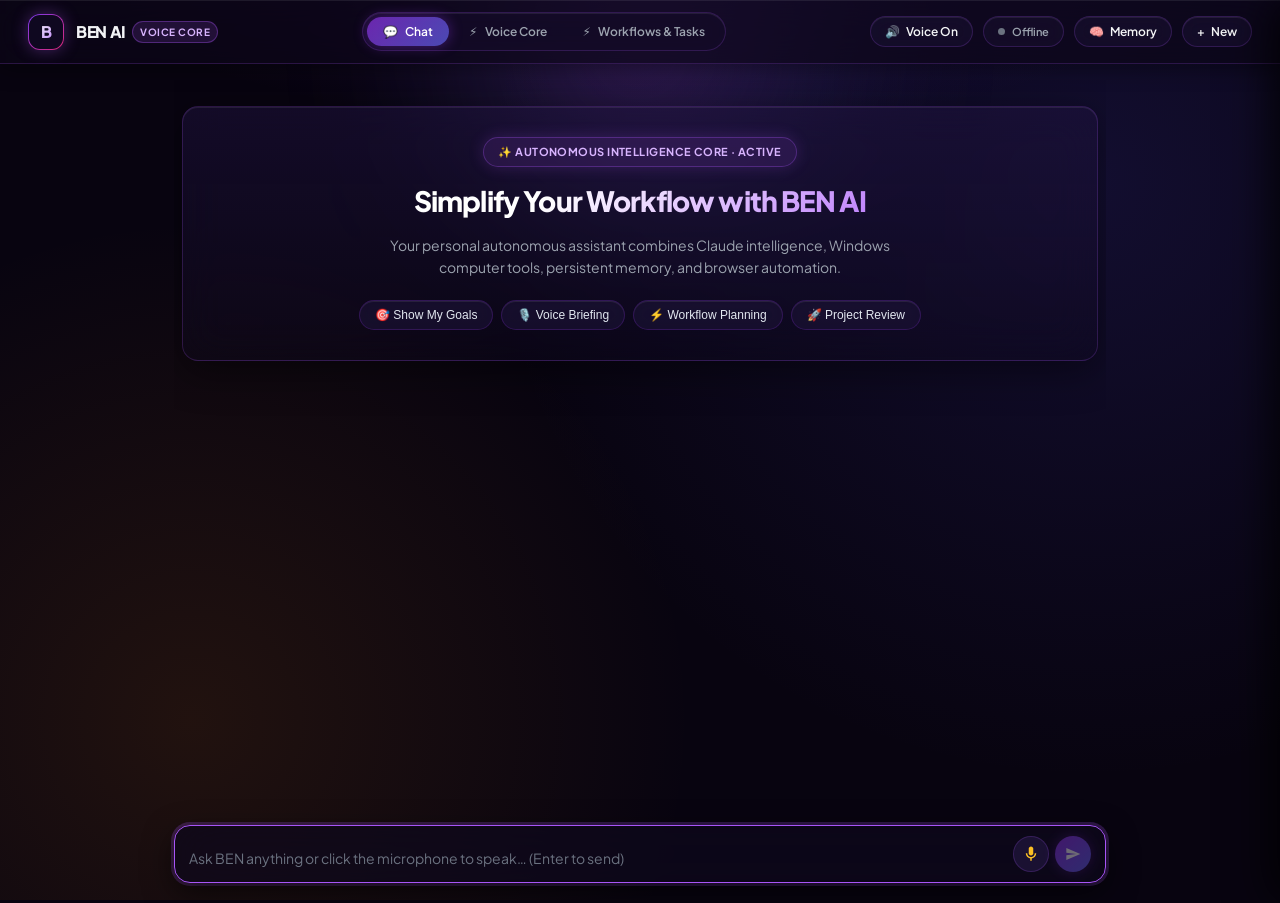
==== ben/static/index.html @ 60170d03 "feat: initialize BEN personal AI assistant core, memory, tools, and multi-model runtime Implement th" ====
<!DOCTYPE html>
<html lang="en">
<head>
  <meta charset="UTF-8" />
  <meta name="viewport" content="width=device-width, initial-scale=1.0" />
  <title>BEN — Autonomous AI Assistant</title>
  <link rel="preconnect" href="https://fonts.googleapis.com">
  <link rel="preconnect" href="https://fonts.gstatic.com" crossorigin>
  <link href="https://fonts.googleapis.com/css2?family=Plus+Jakarta+Sans:wght@300;400;500;600;700;800&family=JetBrains+Mono:wght@400;500;700&display=swap" rel="stylesheet">
  <style>
    /* ═══════════════════════════════════════════════════════════════════
       BEN AI — VORTASKY DESIGN SYSTEM
       Aesthetic: Deep Midnight Obsidian, Cosmic Purple, Golden Energy HUD
       ═══════════════════════════════════════════════════════════════════ */
    *, *::before, *::after { box-sizing: border-box; margin: 0; padding: 0; }

    :root {
      --bg-base:        #080410;
      --bg-gradient:    radial-gradient(ellipse 80% 50% at 50% -20%, rgba(120, 40, 200, 0.25), transparent 70%),
                        radial-gradient(circle 600px at 85% 20%, rgba(79, 70, 229, 0.15), transparent),
                        radial-gradient(circle 500px at 15% 80%, rgba(217, 119, 6, 0.12), transparent),
                        #080410;
      --panel-bg:       rgba(18, 12, 34, 0.62);
      --panel-border:   rgba(168, 85, 247, 0.2);
      --panel-border-hover: rgba(192, 132, 252, 0.45);
      --card-bg:        rgba(26, 17, 50, 0.52);
      --card-border:    rgba(147, 51, 234, 0.22);
      --input-bg:       rgba(14, 9, 28, 0.72);

      --accent-purple:  #a855f7;
      --accent-indigo:  #6366f1;
      --accent-glow:    rgba(168, 85, 247, 0.35);
      --accent-amber:   #f59e0b;
      --accent-gold:    #fbbf24;
      --gold-glow:      rgba(245, 158, 11, 0.45);
      --accent-cyan:    #06b6d4;
      --cyan-glow:      rgba(6, 182, 212, 0.4);

      --text-main:      #f3f4f6;
      --text-muted:     #9ca3af;
      --text-dim:       #6b7280;
      --text-accent:    #c084fc;

      --bubble-user:    linear-gradient(135deg, rgba(88, 28, 135, 0.62) 0%, rgba(126, 34, 206, 0.52) 100%);
      --bubble-ben:     rgba(22, 14, 42, 0.72);
      --bubble-border:  rgba(168, 85, 247, 0.22);

      --glass-specular: inset 0 1px 0 rgba(255, 255, 255, 0.08);

      --success:        #10b981;
      --error:          #f43f5e;
      --font-sans:      'Plus Jakarta Sans', system-ui, -apple-system, sans-serif;
      --font-mono:      'JetBrains Mono', 'Consolas', monospace;
      --radius-lg:      16px;
      --radius-md:      12px;
      --radius-sm:      8px;
      --radius-pill:    9999px;
      --transition:     all 0.25s cubic-bezier(0.16, 1, 0.3, 1);
    }

    html {
      scroll-behavior: smooth;
    }

    body {
      min-height: 100vh;
      background: var(--bg-gradient);
      background-attachment: fixed;
      color: var(--text-main);
      font-family: var(--font-sans);
      line-height: 1.6;
      overflow-x: hidden;
      overflow-y: auto;
      scroll-behavior: smooth;
      display: flex;
      flex-direction: column;
    }

    /* Ambient Haze */
    .ambient-glow {
      position: fixed;
      top: -150px;
      left: 50%;
      transform: translateX(-50%);
      width: 700px;
      height: 400px;
      background: radial-gradient(circle, rgba(168, 85, 247, 0.25) 0%, rgba(99, 102, 241, 0.1) 40%, transparent 70%);
      pointer-events: none;
      z-index: 0;
      filter: blur(60px);
    }

    /* Subtle custom scrollbars */
    ::-webkit-scrollbar {
      width: 6px;
      height: 6px;
    }
    ::-webkit-scrollbar-track {
      background: transparent;
    }
    ::-webkit-scrollbar-thumb {
      background: rgba(168, 85, 247, 0.25);
      border-radius: 4px;
    }
    ::-webkit-scrollbar-thumb:hover {
      background: rgba(168, 85, 247, 0.5);
    }

    /* ── Header (Vortasky Style) ────────────────────────────────── */
    #header {
      position: sticky;
      top: 0;
      z-index: 100;
      display: flex;
      align-items: center;
      justify-content: space-between;
      padding: 12px 28px;
      background: rgba(12, 7, 24, 0.68);
      backdrop-filter: blur(20px);
      -webkit-backdrop-filter: blur(20px);
      border-bottom: 1px solid var(--panel-border);
      box-shadow: 0 4px 20px rgba(0, 0, 0, 0.4), var(--glass-specular);
      gap: 16px;
    }

    .brand {
      display: flex;
      align-items: center;
      gap: 12px;
      cursor: pointer;
    }

    .brand-icon {
      width: 36px;
      height: 36px;
      border-radius: var(--radius-md);
      background: linear-gradient(135deg, #7c3aed 0%, #db2777 100%);
      display: flex;
      align-items: center;
      justify-content: center;
      box-shadow: 0 0 16px var(--accent-glow);
      position: relative;
      overflow: hidden;
    }
    .brand-icon::after {
      content: '';
      position: absolute;
      inset: 1px;
      border-radius: calc(var(--radius-md) - 1px);
      background: #0f0820;
    }
    .brand-icon span {
      position: relative;
      z-index: 2;
      font-weight: 800;
      font-size: 16px;
      background: linear-gradient(135deg, #f3f4f6, #c084fc);
      -webkit-background-clip: text;
      -webkit-text-fill-color: transparent;
    }

    .brand-text h1 {
      font-size: 16px;
      font-weight: 800;
      letter-spacing: -0.02em;
      display: flex;
      align-items: center;
      gap: 6px;
    }
    .brand-text h1 span {
      font-size: 10px;
      font-weight: 700;
      padding: 2px 7px;
      border-radius: var(--radius-pill);
      background: rgba(168, 85, 247, 0.15);
      border: 1px solid rgba(168, 85, 247, 0.35);
      color: #d8b4fe;
      letter-spacing: 0.05em;
      text-transform: uppercase;
    }

    /* Nav View Switcher Pills */
    .nav-tabs {
      display: flex;
      align-items: center;
      gap: 4px;
      background: rgba(22, 13, 44, 0.65);
      backdrop-filter: blur(14px);
      -webkit-backdrop-filter: blur(14px);
      border: 1px solid var(--panel-border);
      box-shadow: var(--glass-specular);
      padding: 4px;
      border-radius: var(--radius-pill);
    }
    .nav-tab {
      background: transparent;
      border: none;
      color: var(--text-muted);
      font-family: inherit;
      font-size: 12px;
      font-weight: 600;
      padding: 7px 16px;
      border-radius: var(--radius-pill);
      cursor: pointer;
      display: flex;
      align-items: center;
      gap: 7px;
      transition: var(--transition);
      white-space: nowrap;
    }
    .nav-tab:hover {
      color: var(--text-main);
    }
    .nav-tab.active {
      background: linear-gradient(135deg, rgba(147, 51, 234, 0.7) 0%, rgba(99, 102, 241, 0.7) 100%);
      color: #fff;
      box-shadow: 0 0 14px rgba(147, 51, 234, 0.4);
    }

    /* Header Controls */
    .header-actions {
      display: flex;
      align-items: center;
      gap: 10px;
    }

    .pill-badge {
      display: flex;
      align-items: center;
      gap: 7px;
      background: rgba(26, 17, 50, 0.55);
      backdrop-filter: blur(10px);
      -webkit-backdrop-filter: blur(10px);
      border: 1px solid var(--panel-border);
      box-shadow: var(--glass-specular);
      border-radius: var(--radius-pill);
      padding: 6px 14px;
      font-size: 11px;
      font-weight: 600;
      color: var(--text-muted);
    }
    .status-dot {
      width: 7px;
      height: 7px;
      border-radius: 50%;
      background: #6b7280;
      transition: var(--transition);
    }
    .status-dot.online {
      background: var(--success);
      box-shadow: 0 0 10px rgba(16, 185, 129, 0.8);
    }
    .status-dot.speaking {
      background: var(--accent-amber);
      box-shadow: 0 0 10px var(--gold-glow);
      animation: pulse 1s infinite;
    }

    .btn-action {
      background: rgba(26, 17, 50, 0.6);
      backdrop-filter: blur(10px);
      -webkit-backdrop-filter: blur(10px);
      border: 1px solid var(--panel-border);
      box-shadow: var(--glass-specular);
      color: var(--text-main);
      padding: 7px 14px;
      border-radius: var(--radius-pill);
      font-family: inherit;
      font-size: 12px;
      font-weight: 600;
      cursor: pointer;
      display: flex;
      align-items: center;
      gap: 6px;
      transition: var(--transition);
    }
    .btn-action:hover {
      background: rgba(147, 51, 234, 0.25);
      border-color: var(--accent-purple);
      box-shadow: 0 0 12px var(--accent-glow);
    }
    .btn-action.active {
      background: rgba(245, 158, 11, 0.2);
      border-color: var(--accent-amber);
      color: var(--accent-gold);
      box-shadow: 0 0 12px var(--gold-glow);
    }

    /* ── Main View Container ────────────────────────────────────── */
    #app-container {
      position: relative;
      z-index: 1;
      flex: 1;
      min-height: calc(100vh - 61px);
      display: flex;
    }

    .view-panel {
      display: none;
      width: 100%;
      min-height: calc(100vh - 61px);
      flex-direction: column;
    }
    .view-panel.active {
      display: flex;
    }

    /* ═══════════════════════════════════════════════════════════════════
       VIEW 1: CHAT INTERFACE (VORTASKY CLEAN DARK STYLE)
       ═══════════════════════════════════════════════════════════════════ */
    #view-chat {
      max-width: 980px;
      width: 100%;
      margin: 0 auto;
      padding: 16px 24px 20px;
      display: flex;
      flex-direction: column;
      height: calc(100vh - 61px);
      min-height: 520px;
    }

    #messages {
      flex: 1;
      overflow-y: auto;
      padding: 16px 8px;
      display: flex;
      flex-direction: column;
      gap: 20px;
      scroll-behavior: smooth;
    }
    #messages::-webkit-scrollbar { width: 5px; }
    #messages::-webkit-scrollbar-thumb {
      background: rgba(147, 51, 234, 0.25);
      border-radius: 4px;
    }

    /* Hero Welcome in Chat */
    .hero-banner {
      display: flex;
      flex-direction: column;
      align-items: center;
      text-align: center;
      gap: 16px;
      padding: 30px 20px;
      background: linear-gradient(180deg, rgba(30, 18, 60, 0.55) 0%, rgba(15, 9, 30, 0.4) 100%);
      border: 1px solid var(--panel-border);
      border-radius: var(--radius-lg);
      backdrop-filter: blur(20px);
      -webkit-backdrop-filter: blur(20px);
      box-shadow: 0 10px 40px rgba(0, 0, 0, 0.45), var(--glass-specular);
      margin: 10px 0 20px;
    }

    .hero-tag {
      display: inline-flex;
      align-items: center;
      gap: 8px;
      background: rgba(168, 85, 247, 0.12);
      border: 1px solid rgba(168, 85, 247, 0.3);
      color: #d8b4fe;
      font-size: 11px;
      font-weight: 700;
      padding: 5px 14px;
      border-radius: var(--radius-pill);
      letter-spacing: 0.04em;
      text-transform: uppercase;
      box-shadow: 0 0 16px rgba(168, 85, 247, 0.2);
    }

    .hero-title {
      font-size: 28px;
      font-weight: 800;
      letter-spacing: -0.03em;
      background: linear-gradient(135deg, #ffffff 30%, #c084fc 100%);
      -webkit-background-clip: text;
      -webkit-text-fill-color: transparent;
      max-width: 620px;
      line-height: 1.25;
    }
    .hero-desc {
      color: var(--text-muted);
      font-size: 14px;
      max-width: 520px;
      line-height: 1.6;
    }

    .hero-chips {
      display: flex;
      flex-wrap: wrap;
      justify-content: center;
      gap: 8px;
      margin-top: 6px;
    }
    .hero-chip {
      background: rgba(30, 20, 58, 0.55);
      backdrop-filter: blur(8px);
      -webkit-backdrop-filter: blur(8px);
      border: 1px solid var(--card-border);
      box-shadow: var(--glass-specular);
      color: #e2e8f0;
      padding: 7px 15px;
      border-radius: var(--radius-pill);
      font-size: 12px;
      font-weight: 500;
      cursor: pointer;
      display: flex;
      align-items: center;
      gap: 6px;
      transition: var(--transition);
    }
    .hero-chip:hover {
      background: rgba(147, 51, 234, 0.3);
      border-color: var(--accent-purple);
      color: #fff;
      transform: translateY(-2px);
      box-shadow: 0 4px 14px rgba(147, 51, 234, 0.3);
    }

    /* Message Bubbles */
    .message-row {
      display: flex;
      gap: 14px;
      max-width: 100%;
      animation: fadeIn 0.3s cubic-bezier(0.16, 1, 0.3, 1);
    }
    .message-row.user {
      flex-direction: row-reverse;
    }
    .message-avatar {
      width: 36px;
      height: 36px;
      border-radius: 10px;
      display: flex;
      align-items: center;
      justify-content: center;
      font-weight: 800;
      font-size: 13px;
      flex-shrink: 0;
      box-shadow: 0 0 14px rgba(0,0,0,0.4);
    }
    .message-row.user .message-avatar {
      background: linear-gradient(135deg, #7c3aed, #a855f7);
      color: #fff;
    }
    .message-row.ben .message-avatar {
      background: linear-gradient(135deg, #f59e0b, #d97706);
      color: #fff;
      box-shadow: 0 0 16px var(--gold-glow);
    }

    .bubble-container {
      display: flex;
      flex-direction: column;
      gap: 4px;
      max-width: calc(100% - 60px);
    }
    .bubble-header {
      font-size: 10.5px;
      color: var(--text-dim);
      font-weight: 600;
      letter-spacing: 0.04em;
      padding: 0 4px;
    }
    .message-row.user .bubble-header { text-align: right; }

    .bubble-body {
      padding: 14px 18px;
      border-radius: var(--radius-md);
      font-size: 14px;
      line-height: 1.65;
      word-break: break-word;
      white-space: pre-wrap;
      position: relative;
    }
    .message-row.user .bubble-body {
      background: var(--bubble-user);
      backdrop-filter: blur(12px);
      -webkit-backdrop-filter: blur(12px);
      border: 1px solid rgba(168, 85, 247, 0.35);
      border-top-right-radius: 4px;
      color: #faf5ff;
      box-shadow: 0 4px 16px rgba(126, 34, 206, 0.25), inset 0 1px 0 rgba(255, 255, 255, 0.12);
    }
    .message-row.ben .bubble-body {
      background: var(--bubble-ben);
      backdrop-filter: blur(16px);
      -webkit-backdrop-filter: blur(16px);
      border: 1px solid var(--bubble-border);
      border-top-left-radius: 4px;
      color: #f3f4f6;
      box-shadow: 0 4px 20px rgba(0, 0, 0, 0.35), var(--glass-specular);
    }
    .bubble-body.error {
      background: rgba(244, 63, 94, 0.15);
      border-color: rgba(244, 63, 94, 0.4);
      color: #fecdd3;
    }

    /* Speak Message Button inside AI Bubble */
    .bubble-footer {
      display: flex;
      align-items: center;
      gap: 8px;
      margin-top: 8px;
      padding-top: 6px;
      border-top: 1px solid rgba(255, 255, 255, 0.06);
    }
    .btn-bubble-tool {
      background: transparent;
      border: none;
      color: var(--text-dim);
      font-size: 11px;
      cursor: pointer;
      display: flex;
      align-items: center;
      gap: 4px;
      padding: 2px 6px;
      border-radius: 4px;
      transition: var(--transition);
    }
    .btn-bubble-tool:hover {
      color: var(--accent-gold);
      background: rgba(245, 158, 11, 0.12);
    }

    /* Code Blocks */
    .bubble-body code {
      font-family: var(--font-mono);
      font-size: 12.5px;
      background: rgba(10, 5, 20, 0.7);
      border: 1px solid rgba(168, 85, 247, 0.2);
      border-radius: 4px;
      padding: 2px 6px;
      color: #e9d5ff;
    }
    .bubble-body pre {
      background: #080412;
      border: 1px solid rgba(168, 85, 247, 0.2);
      border-radius: var(--radius-sm);
      padding: 12px 16px;
      margin: 10px 0;
      overflow-x: auto;
    }
    .bubble-body pre code {
      background: transparent;
      border: none;
      padding: 0;
      color: #c084fc;
    }

    /* Stream cursor */
    .stream-cursor {
      display: inline-block;
      width: 3px;
      height: 14px;
      background: var(--accent-amber);
      margin-left: 3px;
      vertical-align: middle;
      animation: blink 0.7s infinite;
      box-shadow: 0 0 8px var(--gold-glow);
    }

    /* Chat Input Bar */
    .chat-input-bar {
      margin-top: auto;
      position: sticky;
      bottom: 0;
      z-index: 10;
      background: var(--input-bg);
      border: 1px solid var(--panel-border);
      border-radius: var(--radius-lg);
      padding: 10px 14px;
      display: flex;
      align-items: flex-end;
      gap: 10px;
      backdrop-filter: blur(24px);
      -webkit-backdrop-filter: blur(24px);
      box-shadow: 0 10px 30px rgba(0, 0, 0, 0.5), var(--glass-specular);
      transition: var(--transition);
    }
    .chat-input-bar:focus-within {
      border-color: var(--accent-purple);
      box-shadow: 0 10px 30px rgba(0, 0, 0, 0.6), 0 0 0 3px rgba(168, 85, 247, 0.25);
    }

    #chat-textarea {
      flex: 1;
      background: transparent;
      border: none;
      outline: none;
      color: var(--text-main);
      font-family: inherit;
      font-size: 14px;
      line-height: 1.5;
      resize: none;
      min-height: 24px;
      max-height: 140px;
    }
    #chat-textarea::placeholder { color: var(--text-dim); }

    .input-btns {
      display: flex;
      align-items: center;
      gap: 6px;
    }

    .mic-btn-input {
      width: 36px;
      height: 36px;
      border-radius: var(--radius-pill);
      background: rgba(30, 20, 58, 0.8);
      border: 1px solid var(--panel-border);
      color: var(--accent-gold);
      cursor: pointer;
      display: flex;
      align-items: center;
      justify-content: center;
      transition: var(--transition);
    }
    .mic-btn-input:hover {
      background: rgba(245, 158, 11, 0.2);
      border-color: var(--accent-amber);
      transform: scale(1.05);
    }
    .mic-btn-input.listening {
      background: var(--accent-amber);
      color: #000;
      box-shadow: 0 0 20px var(--gold-glow);
      animation: pulse 1.2s infinite;
    }

    .send-btn-input {
      width: 36px;
      height: 36px;
      border-radius: var(--radius-pill);
      background: linear-gradient(135deg, #9333ea, #6366f1);
      border: none;
      color: #fff;
      cursor: pointer;
      display: flex;
      align-items: center;
      justify-content: center;
      transition: var(--transition);
      box-shadow: 0 0 14px rgba(147, 51, 234, 0.4);
    }
    .send-btn-input:hover:not(:disabled) {
      transform: scale(1.05);
      box-shadow: 0 0 20px rgba(147, 51, 234, 0.6);
    }
    .send-btn-input:disabled {
      opacity: 0.4;
      cursor: not-allowed;
    }

    .stop-btn-input {
      width: 36px;
      height: 36px;
      border-radius: var(--radius-pill);
      background: rgba(244, 63, 94, 0.2);
      border: 1px solid var(--error);
      color: var(--error);
      cursor: pointer;
      display: none;
      align-items: center;
      justify-content: center;
    }
    .stop-btn-input.visible { display: flex; }

    /* ═══════════════════════════════════════════════════════════════════
       VIEW 2: BEN HOLOGRAPHIC VOICE CORE (VOICE ASSISTANT HUD)
       ═══════════════════════════════════════════════════════════════════ */
    #view-jarvis {
      display: none;
      flex-direction: column;
      align-items: center;
      justify-content: center;
      position: relative;
      min-height: calc(100vh - 61px);
      padding: 30px 20px;
      text-align: center;
      overflow-y: auto;
    }
    #view-jarvis.active {
      display: flex;
    }

    /* Holographic Background Grid & Radial Glow */
    .jarvis-grid-bg {
      position: absolute;
      inset: 0;
      background-image:
        radial-gradient(circle at center, transparent 40%, rgba(8, 4, 16, 0.95) 85%),
        linear-gradient(to right, rgba(245, 158, 11, 0.04) 1px, transparent 1px),
        linear-gradient(to bottom, rgba(245, 158, 11, 0.04) 1px, transparent 1px);
      background-size: 100% 100%, 40px 40px, 40px 40px;
      pointer-events: none;
    }

    /* Canvas Arc Reactor */
    .canvas-wrapper {
      position: relative;
      width: 360px;
      height: 360px;
      display: flex;
      align-items: center;
      justify-content: center;
      cursor: pointer;
      transition: var(--transition);
    }
    .canvas-wrapper:hover {
      transform: scale(1.02);
    }
    #jarvis-canvas {
      width: 360px;
      height: 360px;
      border-radius: 50%;
    }

    /* Floating HUD telemetry around the core */
    .hud-tag {
      position: absolute;
      font-family: var(--font-mono);
      font-size: 10px;
      color: var(--accent-amber);
      letter-spacing: 0.1em;
      text-transform: uppercase;
      padding: 3px 8px;
      background: rgba(18, 12, 34, 0.72);
      backdrop-filter: blur(10px);
      -webkit-backdrop-filter: blur(10px);
      border: 1px solid rgba(245, 158, 11, 0.35);
      box-shadow: 0 2px 10px rgba(0, 0, 0, 0.3), var(--glass-specular);
      border-radius: 4px;
      pointer-events: none;
    }
    .hud-tag.top-left { top: 20px; left: -20px; }
    .hud-tag.top-right { top: 20px; right: -20px; }
    .hud-tag.bot-left { bottom: 20px; left: -20px; }
    .hud-tag.bot-right { bottom: 20px; right: -20px; }

    /* Voice Center Status & Audio Meter */
    .jarvis-status-box {
      margin-top: 24px;
      display: flex;
      flex-direction: column;
      align-items: center;
      gap: 12px;
      z-index: 2;
    }
    .jarvis-state-label {
      font-size: 18px;
      font-weight: 800;
      letter-spacing: 0.06em;
      text-transform: uppercase;
      color: #fff;
      display: flex;
      align-items: center;
      gap: 10px;
    }
    .jarvis-state-label .glow-dot {
      width: 10px;
      height: 10px;
      border-radius: 50%;
      background: var(--accent-amber);
      box-shadow: 0 0 16px var(--gold-glow);
    }

    /* Live Speech Transcription Pill */
    .jarvis-transcript-box {
      min-height: 48px;
      max-width: 600px;
      padding: 12px 24px;
      background: rgba(22, 14, 42, 0.7);
      backdrop-filter: blur(20px);
      -webkit-backdrop-filter: blur(20px);
      border: 1px solid rgba(245, 158, 11, 0.3);
      border-radius: var(--radius-pill);
      color: #fde68a;
      font-size: 14px;
      font-weight: 500;
      display: flex;
      align-items: center;
      justify-content: center;
      box-shadow: 0 8px 32px rgba(0, 0, 0, 0.45), var(--glass-specular);
      transition: var(--transition);
    }

    /* Audio wave visualizer bar */
    .audio-wave-bars {
      display: flex;
      align-items: center;
      gap: 3px;
      height: 24px;
    }
    .wave-bar {
      width: 3px;
      height: 4px;
      background: var(--accent-amber);
      border-radius: 2px;
      transition: height 0.08s ease;
    }

    /* Voice Controls */
    .jarvis-voice-controls {
      display: flex;
      align-items: center;
      gap: 14px;
      margin-top: 10px;
    }

    .btn-voice-trigger {
      padding: 12px 28px;
      border-radius: var(--radius-pill);
      background: linear-gradient(135deg, #f59e0b 0%, #d97706 100%);
      border: none;
      color: #000;
      font-family: inherit;
      font-size: 14px;
      font-weight: 800;
      letter-spacing: 0.04em;
      cursor: pointer;
      display: flex;
      align-items: center;
      gap: 10px;
      box-shadow: 0 0 25px var(--gold-glow);
      transition: var(--transition);
    }
    .btn-voice-trigger:hover {
      transform: scale(1.05);
      box-shadow: 0 0 35px var(--gold-glow);
    }
    .btn-voice-trigger.listening {
      background: linear-gradient(135deg, #ef4444, #dc2626);
      color: #fff;
      box-shadow: 0 0 30px rgba(239, 68, 68, 0.6);
      animation: pulse 1s infinite;
    }

    /* ═══════════════════════════════════════════════════════════════════
       VIEW 3: WORKFLOWS & AUTOMATION (IMAGE 1 VORTASKY KANBAN BOARD)
       ═══════════════════════════════════════════════════════════════════ */
    #view-workflows {
      padding: 24px 32px;
      display: none;
      flex-direction: column;
      min-height: calc(100vh - 61px);
      overflow-y: auto;
    }
    #view-workflows.active {
      display: flex;
    }

    .workflow-header {
      display: flex;
      justify-content: space-between;
      align-items: flex-end;
      margin-bottom: 24px;
      gap: 16px;
    }
    .workflow-header h2 {
      font-size: 24px;
      font-weight: 800;
      background: linear-gradient(135deg, #fff, #c084fc);
      -webkit-background-clip: text;
      -webkit-text-fill-color: transparent;
    }
    .workflow-header p {
      color: var(--text-muted);
      font-size: 13px;
    }

    /* Connected Apps Nodes Visualizer (from Image 1) */
    .integrations-bar {
      display: flex;
      align-items: center;
      gap: 16px;
      padding: 12px 18px;
      background: rgba(22, 14, 42, 0.58);
      backdrop-filter: blur(16px);
      -webkit-backdrop-filter: blur(16px);
      border: 1px solid var(--panel-border);
      border-radius: var(--radius-lg);
      box-shadow: var(--glass-specular);
      margin-bottom: 20px;
    }
    .integration-label {
      font-size: 12px;
      font-weight: 700;
      color: #c084fc;
      text-transform: uppercase;
      letter-spacing: 0.05em;
    }
    .integration-icons {
      display: flex;
      align-items: center;
      gap: 12px;
    }
    .app-node {
      display: flex;
      align-items: center;
      gap: 6px;
      background: rgba(30, 20, 58, 0.7);
      border: 1px solid var(--card-border);
      padding: 4px 10px;
      border-radius: var(--radius-pill);
      font-size: 11px;
      font-weight: 600;
      color: #e2e8f0;
    }
    .app-node.active {
      border-color: #10b981;
      color: #a7f3d0;
      box-shadow: 0 0 10px rgba(16, 185, 129, 0.2);
    }

    /* Kanban Columns (To-Do, In Progress, Complete) */
    .kanban-grid {
      display: grid;
      grid-template-columns: repeat(3, 1fr);
      gap: 18px;
      flex: 1;
    }
    .kanban-col {
      background: rgba(18, 12, 34, 0.6);
      backdrop-filter: blur(16px);
      -webkit-backdrop-filter: blur(16px);
      border: 1px solid var(--panel-border);
      border-radius: var(--radius-lg);
      padding: 16px;
      display: flex;
      flex-direction: column;
      gap: 14px;
      box-shadow: 0 8px 30px rgba(0, 0, 0, 0.35), var(--glass-specular);
    }
    .kanban-col-header {
      display: flex;
      justify-content: space-between;
      align-items: center;
      padding-bottom: 10px;
      border-bottom: 1px solid rgba(255, 255, 255, 0.06);
    }
    .kanban-col-title {
      font-size: 14px;
      font-weight: 700;
      display: flex;
      align-items: center;
      gap: 8px;
    }
    .col-badge {
      font-size: 11px;
      font-weight: 700;
      padding: 2px 8px;
      border-radius: var(--radius-pill);
      background: rgba(168, 85, 247, 0.2);
      color: #d8b4fe;
    }

    .kanban-cards {
      display: flex;
      flex-direction: column;
      gap: 12px;
      overflow-y: auto;
      max-height: 480px;
    }

    .kanban-card {
      background: var(--card-bg);
      backdrop-filter: blur(10px);
      -webkit-backdrop-filter: blur(10px);
      border: 1px solid var(--card-border);
      border-radius: var(--radius-md);
      padding: 14px;
      display: flex;
      flex-direction: column;
      gap: 10px;
      cursor: pointer;
      transition: var(--transition);
      box-shadow: 0 4px 16px rgba(0, 0, 0, 0.3), var(--glass-specular);
    }
    .kanban-card:hover {
      border-color: var(--accent-purple);
      transform: translateY(-2px);
      box-shadow: 0 8px 24px rgba(147, 51, 234, 0.25);
    }

    .card-tags {
      display: flex;
      gap: 6px;
    }
    .card-tag {
      font-size: 10px;
      font-weight: 700;
      text-transform: uppercase;
      padding: 2px 7px;
      border-radius: 4px;
      letter-spacing: 0.04em;
    }
    .card-tag.tester { background: rgba(59, 130, 246, 0.2); color: #93c5fd; }
    .card-tag.product { background: rgba(168, 85, 247, 0.2); color: #c084fc; }

    .card-title {
      font-size: 14px;
      font-weight: 700;
      color: #f3f4f6;
    }

    .card-meta {
      display: flex;
      justify-content: space-between;
      align-items: center;
      font-size: 11px;
      color: var(--text-dim);
      padding-top: 8px;
      border-top: 1px solid rgba(255, 255, 255, 0.05);
    }

    /* ── Slide-Out Memory Drawer ─────────────────────────────────── */
    .drawer-backdrop {
      position: fixed;
      inset: 0;
      background: rgba(0, 0, 0, 0.75);
      backdrop-filter: blur(6px);
      -webkit-backdrop-filter: blur(6px);
      z-index: 99;
      opacity: 0;
      pointer-events: none;
      transition: opacity 0.3s ease;
    }
    .drawer-backdrop.open {
      opacity: 1;
      pointer-events: auto;
    }

    .memory-drawer {
      position: fixed;
      top: 0;
      right: 0;
      bottom: 0;
      width: 480px;
      max-width: 92vw;
      background: rgba(13, 8, 28, 0.88);
      backdrop-filter: blur(24px);
      -webkit-backdrop-filter: blur(24px);
      border-left: 1px solid var(--panel-border);
      box-shadow: -10px 0 40px rgba(0, 0, 0, 0.8), inset 1px 0 0 rgba(255, 255, 255, 0.05);
      z-index: 100;
      display: flex;
      flex-direction: column;
      transform: translateX(100%);
      transition: transform 0.35s cubic-bezier(0.16, 1, 0.3, 1);
    }
    .memory-drawer.open { transform: translateX(0); }

    .drawer-header {
      padding: 18px 22px;
      border-bottom: 1px solid var(--panel-border);
      display: flex;
      justify-content: space-between;
      align-items: center;
      background: rgba(18, 11, 36, 0.75);
      backdrop-filter: blur(14px);
      -webkit-backdrop-filter: blur(14px);
    }
    .drawer-title-wrap h2 {
      font-size: 16px;
      font-weight: 700;
      color: #fff;
    }
    .drawer-title-wrap p {
      font-size: 11px;
      color: var(--text-muted);
    }

    .drawer-tabs {
      display: flex;
      background: rgba(13, 8, 28, 0.7);
      backdrop-filter: blur(12px);
      -webkit-backdrop-filter: blur(12px);
      border-bottom: 1px solid var(--panel-border);
    }
    .drawer-tab {
      flex: 1;
      padding: 12px;
      background: transparent;
      border: none;
      color: var(--text-muted);
      font-size: 13px;
      font-weight: 600;
      cursor: pointer;
      border-bottom: 2px solid transparent;
      transition: var(--transition);
    }
    .drawer-tab:hover { color: #fff; }
    .drawer-tab.active {
      color: var(--accent-purple);
      border-bottom-color: var(--accent-purple);
      background: rgba(168, 85, 247, 0.08);
    }

    .drawer-body {
      flex: 1;
      overflow-y: auto;
      padding: 18px 22px;
      display: flex;
      flex-direction: column;
      gap: 16px;
    }
    .drawer-tab-pane { display: none; }
    .drawer-tab-pane.active { display: flex; flex-direction: column; gap: 14px; }

    /* Memory Item Card */
    .memory-item {
      background: var(--card-bg);
      backdrop-filter: blur(8px);
      -webkit-backdrop-filter: blur(8px);
      border: 1px solid var(--card-border);
      border-radius: var(--radius-md);
      padding: 12px 16px;
      display: flex;
      flex-direction: column;
      gap: 8px;
      box-shadow: var(--glass-specular);
      transition: var(--transition);
    }
    .memory-item:hover { border-color: var(--accent-purple); }
    .memory-item-top {
      display: flex;
      justify-content: space-between;
      align-items: center;
    }
    .category-pill {
      font-size: 10px;
      font-weight: 700;
      text-transform: uppercase;
      padding: 2px 8px;
      border-radius: 4px;
    }
    .category-pill.goal       { background: rgba(245, 158, 11, 0.2); color: #fbbf24; }
    .category-pill.preference { background: rgba(168, 85, 247, 0.2); color: #c084fc; }
    .category-pill.project    { background: rgba(99, 102, 241, 0.2); color: #818cf8; }
    .category-pill.context    { background: rgba(6, 182, 212, 0.2); color: #67e8f9; }
    .category-pill.note       { background: rgba(52, 211, 153, 0.2); color: #6ee7b7; }

    /* Toast */
    #toast {
      position: fixed;
      bottom: 24px;
      right: 24px;
      padding: 10px 18px;
      background: rgba(26, 17, 50, 0.85);
      backdrop-filter: blur(16px);
      -webkit-backdrop-filter: blur(16px);
      border: 1px solid var(--panel-border);
      border-radius: var(--radius-md);
      color: #fff;
      font-size: 13px;
      font-weight: 500;
      box-shadow: 0 10px 30px rgba(0, 0, 0, 0.7), var(--glass-specular);
      transform: translateY(60px);
      opacity: 0;
      pointer-events: none;
      transition: var(--transition);
      z-index: 999;
    }
    #toast.show {
      transform: translateY(0);
      opacity: 1;
      pointer-events: auto;
    }
    #toast.success { border-color: var(--success); }
    #toast.error { border-color: var(--error); color: #fecdd3; }

    @keyframes pulse {
      0%, 100% { opacity: 1; transform: scale(1); }
      50% { opacity: 0.6; transform: scale(1.08); }
    }
    @keyframes blink {
      0%, 100% { opacity: 1; }
      50% { opacity: 0; }
    }
    @keyframes fadeIn {
      from { opacity: 0; transform: translateY(6px); }
      to { opacity: 1; transform: translateY(0); }
    }

    /* Responsive adjustments */
    @media (max-width: 768px) {
      #header { padding: 10px 16px; }
      #view-chat { padding: 12px 14px 16px; }
      .kanban-grid { grid-template-columns: 1fr; }
      .hero-title { font-size: 22px; }
      .canvas-wrapper { width: 300px; height: 300px; }
      #jarvis-canvas { width: 300px; height: 300px; }
    }
    @media (max-height: 640px) {
      #view-chat { height: auto; min-height: calc(100vh - 61px); }
      #messages { overflow-y: visible; }
      .chat-input-bar { position: sticky; bottom: 8px; }
    }
  </style>
</head>
<body>
  <div class="ambient-glow"></div>

  <!-- ── Top Header (Vortasky Style) ────────────────────────── -->
  <header id="header">
    <div class="brand" id="brand-home">
      <div class="brand-icon">
        <span>B</span>
      </div>
      <div class="brand-text">
        <h1>BEN AI <span>Voice Core</span></h1>
      </div>
    </div>

    <!-- Central View Navigation Tabs -->
    <nav class="nav-tabs">
      <button class="nav-tab active" data-view="chat">
        <span>💬</span> Chat
      </button>
      <button class="nav-tab" data-view="jarvis">
        <span>⚡</span> Voice Core
      </button>
      <button class="nav-tab" data-view="workflows">
        <span>⚡</span> Workflows & Tasks
      </button>
    </nav>

    <!-- Header Actions -->
    <div class="header-actions">
      <!-- Voice Audio Toggle -->
      <button class="btn-action" id="tts-toggle-btn" title="Toggle Voice Output">
        <span id="tts-icon">🔊</span>
        <span id="tts-label">Voice On</span>
      </button>

      <!-- Status Indicator -->
      <div class="pill-badge" id="status-badge">
        <span class="status-dot" id="status-dot"></span>
        <span id="status-text">Online</span>
      </div>

      <!-- Memory Drawer Toggle -->
      <button class="btn-action" id="memory-btn" title="Inspect & Edit Long-Term Memory">
        <span>🧠</span> Memory
      </button>

      <!-- New Chat Button -->
      <button class="btn-action" id="new-chat-btn" title="Start Fresh Conversation">
        <span>+</span> New
      </button>
    </div>
  </header>

  <!-- ── App View Container ─────────────────────────────────── -->
  <main id="app-container">

    <!-- ════════════════════════════════════════════════════════
         VIEW 1: CHAT INTERFACE
    ════════════════════════════════════════════════════════ -->
    <section class="view-panel active" id="view-chat">
      <div id="messages">
        <!-- Hero Welcome (Vortasky AI Style) -->
        <div class="hero-banner" id="hero-welcome">
          <div class="hero-tag">✨ Autonomous Intelligence Core · Active</div>
          <h2 class="hero-title">Simplify Your Workflow with BEN AI</h2>
          <p class="hero-desc">
            Your personal autonomous assistant combines Claude intelligence, Windows computer tools, persistent memory, and browser automation.
          </p>
          <div class="hero-chips">
            <button class="hero-chip" data-prompt="What are my current goals and active projects?">
              🎯 Show My Goals
            </button>
            <button class="hero-chip" data-prompt="Activate voice assistant mode and give me a morning briefing.">
              🎙️ Voice Briefing
            </button>
            <button class="hero-chip" data-prompt="Help me organize my workflow tasks for this week.">
              ⚡ Workflow Planning
            </button>
            <button class="hero-chip" data-prompt="Review my open projects and suggest next milestones.">
              🚀 Project Review
            </button>
          </div>
        </div>
      </div>

      <!-- Chat Input Bar -->
      <div class="chat-input-bar">
        <textarea
          id="chat-textarea"
          placeholder="Ask BEN anything or click the microphone to speak… (Enter to send)"
          rows="1"
          maxlength="32000"
        ></textarea>
        <div class="input-btns">
          <!-- Voice Dictation Button -->
          <button class="mic-btn-input" id="mic-btn-chat" title="Push to talk (Speech Recognition)">
            <svg width="18" height="18" viewBox="0 0 24 24" fill="currentColor">
              <path d="M12 14c1.66 0 3-1.34 3-3V5c0-1.66-1.34-3-3-3S9 3.34 9 5v6c0 1.66 1.34 3 3 3z"/>
              <path d="M17 11c0 2.76-2.24 5-5 5s-5-2.24-5-5H5c0 3.53 2.61 6.43 6 6.92V21h2v-3.08c3.39-.49 6-3.39 6-6.92h-2z"/>
            </svg>
          </button>

          <!-- Stop Button -->
          <button class="stop-btn-input" id="stop-btn" title="Stop Generation">
            <svg width="14" height="14" viewBox="0 0 14 14" fill="currentColor">
              <rect x="2" y="2" width="10" height="10" rx="2"/>
            </svg>
          </button>

          <!-- Send Button -->
          <button class="send-btn-input" id="send-btn" title="Send (Enter)" disabled>
            <svg width="16" height="16" viewBox="0 0 24 24" fill="currentColor">
              <path d="M2.01 21L23 12 2.01 3 2 10l15 2-15 2z"/>
            </svg>
          </button>
        </div>
      </div>
    </section>

    <!-- ════════════════════════════════════════════════════════
         VIEW 2: BEN HOLOGRAPHIC VOICE CORE (VOICE ASSISTANT HUD)
    ════════════════════════════════════════════════════════ -->
    <section class="view-panel" id="view-jarvis">
      <div class="jarvis-grid-bg"></div>

      <!-- Holographic Voice Core Canvas -->
      <div class="canvas-wrapper" id="canvas-reactor-wrap" title="Click to Speak / Listen">
        <canvas id="jarvis-canvas" width="400" height="400"></canvas>
        <span class="hud-tag top-left">BEN VOICE CORE // ONLINE</span>
        <span class="hud-tag top-right">CLAUDE 3.5 SONNET</span>
        <span class="hud-tag bot-left">SYS AUDIO: SYNCED</span>
        <span class="hud-tag bot-right">CORE TELEMETRY: 99.8%</span>
      </div>

      <!-- BEN Telemetry Status -->
      <div class="jarvis-status-box">
        <div class="jarvis-state-label" id="jarvis-state-text">
          <span class="glow-dot"></span> BEN CORE // STANDBY
        </div>

        <!-- Live Audio Wave Oscilloscope -->
        <div class="audio-wave-bars" id="audio-wave-bars">
          <!-- 24 wave bars populated by JS -->
        </div>

        <!-- Live Speech Transcription Bubble -->
        <div class="jarvis-transcript-box" id="jarvis-transcript">
          "Click the Voice Core or press Push-to-Talk to speak with BEN."
        </div>

        <!-- Voice Action Buttons -->
        <div class="jarvis-voice-controls">
          <button class="btn-voice-trigger" id="jarvis-mic-trigger">
            <svg width="18" height="18" viewBox="0 0 24 24" fill="currentColor">
              <path d="M12 14c1.66 0 3-1.34 3-3V5c0-1.66-1.34-3-3-3S9 3.34 9 5v6c0 1.66 1.34 3 3 3z"/>
              <path d="M17 11c0 2.76-2.24 5-5 5s-5-2.24-5-5H5c0 3.53 2.61 6.43 6 6.92V21h2v-3.08c3.39-.49 6-3.39 6-6.92h-2z"/>
            </svg>
            <span id="jarvis-mic-label">INITIALIZE VOICE</span>
          </button>

          <button class="btn-action" id="theme-color-toggle" title="Toggle Amber Gold / Cyan Pulse Core">
            <span>⚡</span> Switch Core Energy
          </button>
        </div>
      </div>
    </section>

    <!-- ════════════════════════════════════════════════════════
         VIEW 3: WORKFLOWS & TASKS (VORTASKY KANBAN)
    ════════════════════════════════════════════════════════ -->
    <section class="view-panel" id="view-workflows">
      <div class="workflow-header">
        <div>
          <h2>Manage Tasks Effortlessly with BEN AI</h2>
          <p>Organize projects, automated goals, and multi-turn milestones across your local computer and tools.</p>
        </div>
        <button class="btn-action active" id="btn-add-task">+ Create New Task</button>
      </div>

      <!-- Connected App Ecosystem Nodes (from Image 1) -->
      <div class="integrations-bar">
        <span class="integration-label">Omni-Channel Connectors:</span>
        <div class="integration-icons">
          <span class="app-node active">🌐 Chrome Extension</span>
          <span class="app-node active">💻 Windows OS</span>
          <span class="app-node active">🧠 SQLite Memory</span>
          <span class="app-node active">⚡ FastAPI Engine</span>
          <span class="app-node active">⚡ Claude 3.5 Sonnet</span>
        </div>
      </div>

      <!-- Kanban Columns -->
      <div class="kanban-grid">
        <!-- Col 1: To-Do -->
        <div class="kanban-col">
          <div class="kanban-col-header">
            <span class="kanban-col-title">📌 To-Do</span>
            <span class="col-badge" id="badge-todo">2</span>
          </div>
          <div class="kanban-cards" id="cards-todo">
            <div class="kanban-card">
              <div class="card-tags">
                <span class="card-tag tester">Tester</span>
                <span class="card-tag product">Product</span>
              </div>
              <div class="card-title">Setup Local Computer Tools (Phase 6)</div>
              <div class="card-meta">
                <span>Security Sandbox</span>
                <span>Priority: High</span>
              </div>
            </div>
            <div class="kanban-card">
              <div class="card-tags">
                <span class="card-tag product">AI Agent</span>
              </div>
              <div class="card-title">Autonomous Study & Productivity Schedule</div>
              <div class="card-meta">
                <span>Memory Context</span>
                <span>Auto-sync</span>
              </div>
            </div>
          </div>
        </div>

        <!-- Col 2: In Progress -->
        <div class="kanban-col">
          <div class="kanban-col-header">
            <span class="kanban-col-title">⚡ In Progress</span>
            <span class="col-badge" id="badge-progress">2</span>
          </div>
          <div class="kanban-cards" id="cards-progress">
            <div class="kanban-card">
              <div class="card-tags">
                <span class="card-tag tester">UI/UX</span>
                <span class="card-tag product">Frontend</span>
              </div>
              <div class="card-title">BEN Voice Assistant & Audio HUD</div>
              <div class="card-meta">
                <span>Audio Synthesis</span>
                <span>Active</span>
              </div>
            </div>
            <div class="kanban-card">
              <div class="card-tags">
                <span class="card-tag tester">System</span>
              </div>
              <div class="card-title">PySide6 Desktop Companion Bridge</div>
              <div class="card-meta">
                <span>Hotkeys & Tray</span>
                <span>Running</span>
              </div>
            </div>
          </div>
        </div>

        <!-- Col 3: Complete -->
        <div class="kanban-col">
          <div class="kanban-col-header">
            <span class="kanban-col-title">✅ Complete</span>
            <span class="col-badge" id="badge-complete">3</span>
          </div>
          <div class="kanban-cards" id="cards-complete">
            <div class="kanban-card">
              <div class="card-tags">
                <span class="card-tag product">Core</span>
              </div>
              <div class="card-title">Anthropic Claude & API Integration</div>
              <div class="card-meta">
                <span>claude-3-5-sonnet</span>
                <span>Verified</span>
              </div>
            </div>
            <div class="kanban-card">
              <div class="card-tags">
                <span class="card-tag tester">Memory</span>
              </div>
              <div class="card-title">Persistent SQLite Core Memories (Phase 3)</div>
              <div class="card-meta">
                <span>Thread-safe</span>
                <span>Verified</span>
              </div>
            </div>
            <div class="kanban-card">
              <div class="card-tags">
                <span class="card-tag product">Extension</span>
              </div>
              <div class="card-title">Chrome Extension Manifest V3 (Phase 5)</div>
              <div class="card-meta">
                <span>36 Tests Passing</span>
                <span>Loaded</span>
              </div>
            </div>
          </div>
        </div>
      </div>
    </section>
  </main>

  <!-- ── Slide-Out Memory Drawer (Phase 3 & 4) ──────────────── -->
  <div id="drawer-backdrop" class="drawer-backdrop"></div>
  <aside id="memory-drawer" class="memory-drawer">
    <div class="drawer-header">
      <div class="drawer-title-wrap">
        <h2>🧠 Memory & Sessions</h2>
        <p>Persistent SQLite storage loaded into BEN's system reasoning</p>
      </div>
      <button class="btn-action" id="close-drawer-btn">✕</button>
    </div>

    <div class="drawer-tabs">
      <button class="drawer-tab active" data-tab="memories-pane">Core Memories</button>
      <button class="drawer-tab" data-tab="sessions-pane">Saved Sessions</button>
    </div>

    <div class="drawer-body">
      <!-- Pane 1: Core Memories -->
      <div id="memories-pane" class="drawer-tab-pane active">
        <!-- Add Memory Form -->
        <div class="memory-item" style="gap:10px;">
          <span style="font-size:12px;font-weight:700;color:var(--accent-purple);">+ Add New Memory</span>
          <div style="display:flex;gap:8px;">
            <select id="new-memory-cat" style="background:#0a0514;color:#fff;border:1px solid var(--panel-border);padding:6px;border-radius:6px;font-size:12px;">
              <option value="goal">🎯 Goal</option>
              <option value="preference">⚙️ Preference</option>
              <option value="project">🚀 Project</option>
              <option value="context">📌 Context</option>
              <option value="note">📝 Note</option>
            </select>
            <button id="save-memory-btn" class="btn-action" style="background:var(--accent-purple);color:#fff;">Save</button>
          </div>
          <textarea id="new-memory-text" rows="2" placeholder="e.g. Remember my key goals and project milestones..." style="background:#0a0514;color:#fff;border:1px solid var(--panel-border);padding:8px;border-radius:6px;font-size:13px;resize:vertical;"></textarea>
        </div>

        <!-- Memories List -->
        <div id="memories-container" style="display:flex;flex-direction:column;gap:10px;"></div>
      </div>

      <!-- Pane 2: Saved Sessions -->
      <div id="sessions-pane" class="drawer-tab-pane">
        <div style="display:flex;justify-content:space-between;align-items:center;">
          <span style="font-size:12px;color:var(--text-muted);">Session History</span>
          <button id="refresh-sessions-btn" class="btn-action" style="padding:4px 10px;font-size:11px;">↻ Refresh</button>
        </div>
        <div id="sessions-container" style="display:flex;flex-direction:column;gap:10px;"></div>
      </div>
    </div>
  </aside>

  <!-- Toast Notification -->
  <div id="toast"></div>

  <!-- ═══════════════════════════════════════════════════════════════════
       BEN CLIENT CORE LOGIC
       ═══════════════════════════════════════════════════════════════════ -->
  <script>
    'use strict';

    // ── API Endpoints ───────────────────────────────────────────────
    const API = {
      STATUS:        '/api/chat/status',
      STREAM:        '/api/chat/stream',
      CLEAR:         '/api/chat/clear',
      STOP:          '/api/chat/stop',
      SWITCH:        (id) => `/api/chat/switch/${id}`,
      MEMORIES:      '/api/memory/',
      MEMORY:        (id) => `/api/memory/${id}`,
      MEMORY_TOGGLE: (id) => `/api/memory/${id}/toggle`,
      CONVERSATIONS: '/api/memory/conversations/',
      CONVERSATION:  (id) => `/api/memory/conversations/${id}`,
    };

    // ── Global State ────────────────────────────────────────────────
    let isGenerating = false;
    let currentAbort = null;
    let sessionId = null;
    let allMemories = [];
    let isListening = false;
    let ttsEnabled = true;
    let jarvisTheme = 'gold'; // 'gold' or 'cyan'

    // ── Audio Context & Sound FX Generator (Web Audio API) ──────────
    let audioCtx = null;
    function getAudioContext() {
      if (!audioCtx) {
        audioCtx = new (window.AudioContext || window.webkitAudioContext)();
      }
      if (audioCtx.state === 'suspended') {
        audioCtx.resume();
      }
      return audioCtx;
    }

    // High-Tech Sound Effects
    function playJarvisChime(type = 'wake') {
      try {
        const ctx = getAudioContext();
        const now = ctx.currentTime;

        if (type === 'wake') {
          // Ascending dual high-tech beep
          const osc1 = ctx.createOscillator();
          const osc2 = ctx.createOscillator();
          const gain = ctx.createGain();

          osc1.type = 'sine';
          osc2.type = 'triangle';
          osc1.frequency.setValueAtTime(520, now);
          osc1.frequency.exponentialRampToValueAtTime(880, now + 0.12);

          osc2.frequency.setValueAtTime(1040, now + 0.05);
          osc2.frequency.exponentialRampToValueAtTime(1760, now + 0.2);

          gain.gain.setValueAtTime(0.12, now);
          gain.gain.exponentialRampToValueAtTime(0.001, now + 0.28);

          osc1.connect(gain);
          osc2.connect(gain);
          gain.connect(ctx.destination);

          osc1.start(now);
          osc2.start(now + 0.05);
          osc1.stop(now + 0.28);
          osc2.stop(now + 0.28);

        } else if (type === 'done') {
          // Pleasant resolution chord
          [660, 880, 1320].forEach((freq, idx) => {
            const osc = ctx.createOscillator();
            const gain = ctx.createGain();
            osc.type = 'sine';
            osc.frequency.setValueAtTime(freq, now + idx * 0.04);
            gain.gain.setValueAtTime(0.08, now + idx * 0.04);
            gain.gain.exponentialRampToValueAtTime(0.001, now + 0.35);
            osc.connect(gain);
            gain.connect(ctx.destination);
            osc.start(now + idx * 0.04);
            osc.stop(now + 0.35);
          });
        }
      } catch (err) {
        console.warn('Audio FX error:', err);
      }
    }

    // ── Speech Synthesis (BEN Voice TTS) ────────────────────────────
    let selectedVoice = null;

    function populateVoices() {
      const voices = window.speechSynthesis ? window.speechSynthesis.getVoices() : [];
      // Prefer natural English assistant voice for BEN
      selectedVoice = voices.find(v => v.lang.includes('en-GB') || v.name.includes('British') || v.name.includes('George') || v.name.includes('Daniel'))
        || voices.find(v => v.lang.startsWith('en') && (v.name.includes('Natural') || v.name.includes('Guy')))
        || voices.find(v => v.lang.startsWith('en'))
        || voices[0];
    }
    if (window.speechSynthesis) {
      window.speechSynthesis.onvoiceschanged = populateVoices;
      populateVoices();
    }

    function speakJarvis(text) {
      if (!ttsEnabled || !window.speechSynthesis) return;

      window.speechSynthesis.cancel(); // Stop any pending speech
      // Clean markdown code blocks from speech
      const cleanText = text
        .replace(/```[\s\S]*?```/g, 'Code block omitted.')
        .replace(/`([^`]+)`/g, '$1')
        .replace(/[*_#>-]/g, ' ')
        .trim();

      if (!cleanText) return;

      const utterance = new SpeechSynthesisUtterance(cleanText);
      if (selectedVoice) utterance.voice = selectedVoice;
      utterance.rate = 1.05; // Crisp intellectual tone
      utterance.pitch = 0.95; // Calm, clear assistant tone

      utterance.onstart = () => {
        document.getElementById('status-dot').className = 'status-dot speaking';
        document.getElementById('status-text').textContent = 'Speaking…';
        setJarvisState('SPEAKING');
      };
      utterance.onend = () => {
        document.getElementById('status-dot').className = 'status-dot online';
        document.getElementById('status-text').textContent = 'Online';
        setJarvisState('STANDBY');
      };

      window.speechSynthesis.speak(utterance);
    }

    // ── Speech Recognition (STT Voice Input) ────────────────────────
    let recognition = null;
    const SpeechRec = window.SpeechRecognition || window.webkitSpeechRecognition;

    if (SpeechRec) {
      recognition = new SpeechRec();
      recognition.continuous = false;
      recognition.interimResults = true;
      recognition.lang = 'en-US';

      recognition.onstart = () => {
        isListening = true;
        playJarvisChime('wake');
        document.getElementById('mic-btn-chat').classList.add('listening');
        document.getElementById('jarvis-mic-trigger').classList.add('listening');
        document.getElementById('jarvis-mic-label').textContent = 'LISTENING…';
        setJarvisState('LISTENING');
        showToast('🎙️ BEN listening…', 'success');
      };

      recognition.onresult = (evt) => {
        const transcript = Array.from(evt.results)
          .map(r => r[0].transcript)
          .join('');

        document.getElementById('jarvis-transcript').textContent = `"${transcript}"`;
        document.getElementById('chat-textarea').value = transcript;
        resizeTextarea();
        updateSendBtn();
      };

      recognition.onerror = (evt) => {
        console.warn('Speech Recognition error:', evt.error);
        stopListening();
        showToast('Speech recognition error: ' + evt.error, 'error');
      };

      recognition.onend = () => {
        stopListening();
        const finalPrompt = document.getElementById('chat-textarea').value.trim();
        if (finalPrompt) {
          playJarvisChime('done');
          sendMessage();
        }
      };
    }

    function toggleListening() {
      if (!recognition) {
        showToast('Speech recognition not supported in this browser.', 'error');
        return;
      }
      if (isListening) {
        recognition.stop();
      } else {
        getAudioContext();
        try { recognition.start(); } catch {}
      }
    }

    function stopListening() {
      isListening = false;
      document.getElementById('mic-btn-chat').classList.remove('listening');
      document.getElementById('jarvis-mic-trigger').classList.remove('listening');
      document.getElementById('jarvis-mic-label').textContent = 'INITIALIZE VOICE';
      if (!isGenerating) setJarvisState('STANDBY');
    }

    // ── Holographic Arc-Reactor Sphere Canvas Animation ─────────────
    const canvas = document.getElementById('jarvis-canvas');
    const ctx = canvas.getContext('2d');
    let animationFrameId = null;
    let rotationAngle = 0;
    let corePulse = 0;
    let jarvisState = 'STANDBY'; // 'STANDBY', 'LISTENING', 'THINKING', 'SPEAKING'

    // Particle field
    const particles = Array.from({ length: 60 }, () => ({
      x: (Math.random() - 0.5) * 200,
      y: (Math.random() - 0.5) * 200,
      z: (Math.random() - 0.5) * 200,
      size: Math.random() * 2 + 1,
      speed: Math.random() * 0.02 + 0.01,
    }));

    function setJarvisState(state) {
      jarvisState = state;
      const label = document.getElementById('jarvis-state-text');
      if (label) {
        label.innerHTML = `<span class="glow-dot"></span> BEN CORE // ${state}`;
      }
    }

    function drawArcReactor() {
      ctx.clearRect(0, 0, canvas.width, canvas.height);
      const cx = canvas.width / 2;
      const cy = canvas.height / 2;

      // Primary Energy Theme Color
      const primaryColor = jarvisTheme === 'gold' ? '#f59e0b' : '#06b6d4';
      const secondaryColor = jarvisTheme === 'gold' ? '#fbbf24' : '#38bdf8';
      const glowColor = jarvisTheme === 'gold' ? 'rgba(245, 158, 11, 0.4)' : 'rgba(6, 182, 212, 0.4)';

      // Speed boost when thinking or listening
      const speedMult = jarvisState === 'THINKING' ? 3.5 : jarvisState === 'LISTENING' ? 2.0 : 1.0;
      rotationAngle += 0.015 * speedMult;
      corePulse += 0.04 * speedMult;

      // ── Outer Glowing Halo ──
      const grad = ctx.createRadialGradient(cx, cy, 20, cx, cy, 170);
      grad.addColorStop(0, glowColor);
      grad.addColorStop(0.5, 'rgba(168, 85, 247, 0.1)');
      grad.addColorStop(1, 'transparent');
      ctx.fillStyle = grad;
      ctx.beginPath();
      ctx.arc(cx, cy, 170, 0, Math.PI * 2);
      ctx.fill();

      // ── Concentric Segmented Rings ──
      // Ring 1 (Outer compass ticks)
      ctx.strokeStyle = primaryColor;
      ctx.lineWidth = 1.5;
      ctx.beginPath();
      ctx.arc(cx, cy, 150, 0, Math.PI * 2);
      ctx.stroke();

      // Outer ticks
      const ticks = 36;
      for (let i = 0; i < ticks; i++) {
        const a = (i / ticks) * Math.PI * 2 + rotationAngle * 0.5;
        const r1 = 144;
        const r2 = i % 3 === 0 ? 154 : 148;
        ctx.beginPath();
        ctx.moveTo(cx + Math.cos(a) * r1, cy + Math.sin(a) * r1);
        ctx.lineTo(cx + Math.cos(a) * r2, cy + Math.sin(a) * r2);
        ctx.stroke();
      }

      // Ring 2 (Segmented Gyro Ring)
      ctx.save();
      ctx.translate(cx, cy);
      ctx.rotate(-rotationAngle * 0.8);
      ctx.lineWidth = 3;
      ctx.strokeStyle = secondaryColor;
      for (let s = 0; s < 4; s++) {
        ctx.beginPath();
        ctx.arc(0, 0, 115, s * Math.PI / 2 + 0.15, (s + 1) * Math.PI / 2 - 0.15);
        ctx.stroke();
      }
      ctx.restore();

      // Ring 3 (Inner Teeth)
      ctx.save();
      ctx.translate(cx, cy);
      ctx.rotate(rotationAngle * 1.2);
      ctx.lineWidth = 2;
      ctx.strokeStyle = primaryColor;
      for (let t = 0; t < 12; t++) {
        const a = (t / 12) * Math.PI * 2;
        ctx.beginPath();
        ctx.arc(0, 0, 80, a, a + 0.25);
        ctx.stroke();
      }
      ctx.restore();

      // ── Orbiting Holographic Particles ──
      particles.forEach(p => {
        p.x = p.x * Math.cos(p.speed) - p.z * Math.sin(p.speed);
        p.z = p.z * Math.cos(p.speed) + p.x * Math.sin(p.speed);
        const scale = 250 / (250 + p.z);
        const px = cx + p.x * scale;
        const py = cy + p.y * scale;

        ctx.fillStyle = secondaryColor;
        ctx.beginPath();
        ctx.arc(px, py, p.size * scale, 0, Math.PI * 2);
        ctx.fill();
      });

      // ── Center Arc-Reactor Core ──
      const pulseRadius = 38 + Math.sin(corePulse) * (jarvisState === 'LISTENING' ? 8 : 4);
      const coreGrad = ctx.createRadialGradient(cx, cy, 2, cx, cy, pulseRadius);
      coreGrad.addColorStop(0, '#ffffff');
      coreGrad.addColorStop(0.3, secondaryColor);
      coreGrad.addColorStop(1, glowColor);

      ctx.fillStyle = coreGrad;
      ctx.beginPath();
      ctx.arc(cx, cy, pulseRadius, 0, Math.PI * 2);
      ctx.fill();

      // Inner Core Ring
      ctx.strokeStyle = '#ffffff';
      ctx.lineWidth = 2;
      ctx.beginPath();
      ctx.arc(cx, cy, 22, 0, Math.PI * 2);
      ctx.stroke();

      animationFrameId = requestAnimationFrame(drawArcReactor);
    }
    drawArcReactor();

    // Generate Audio Wave Bars in BEN Voice HUD
    const waveContainer = document.getElementById('audio-wave-bars');
    for (let i = 0; i < 24; i++) {
      const b = document.createElement('div');
      b.className = 'wave-bar';
      waveContainer.appendChild(b);
    }

    // Animate wave bars randomly when speaking or listening
    setInterval(() => {
      const bars = waveContainer.querySelectorAll('.wave-bar');
      bars.forEach(bar => {
        if (jarvisState === 'LISTENING' || jarvisState === 'SPEAKING') {
          const h = Math.floor(Math.random() * 20) + 4;
          bar.style.height = h + 'px';
        } else {
          bar.style.height = '4px';
        }
      });
    }, 90);

    // ── Navigation & View Switching ──────────────────────────────────
    document.querySelectorAll('.nav-tab').forEach(tab => {
      tab.addEventListener('click', () => {
        document.querySelectorAll('.nav-tab').forEach(t => t.classList.remove('active'));
        document.querySelectorAll('.view-panel').forEach(p => p.classList.remove('active'));

        tab.classList.add('active');
        const viewId = `view-${tab.dataset.view}`;
        const targetView = document.getElementById(viewId);
        if (targetView) targetView.classList.add('active');
      });
    });

    document.getElementById('brand-home').addEventListener('click', () => {
      document.querySelector('[data-view="chat"]').click();
    });

    // ── Core Engine & Anthropic Status Check ─────────────────────────
    async function checkStatus() {
      try {
        const res = await fetch(API.STATUS);
        if (!res.ok) throw new Error('Offline');
        const data = await res.json();
        sessionId = data.session_id;

        const dot = document.getElementById('status-dot');
        const text = document.getElementById('status-text');
        if (data.status === 'online') {
          dot.className = 'status-dot online';
          text.textContent = `Online (${data.model})`;
        } else {
          dot.className = 'status-dot';
          text.textContent = 'Unconfigured';
        }
      } catch {
        document.getElementById('status-dot').className = 'status-dot';
        document.getElementById('status-text').textContent = 'Offline';
      }
    }

    // ── Chat Input Helpers ──────────────────────────────────────────
    const textarea = document.getElementById('chat-textarea');
    const sendBtn = document.getElementById('send-btn');
    const stopBtn = document.getElementById('stop-btn');

    function resizeTextarea() {
      textarea.style.height = '24px';
      textarea.style.height = Math.min(textarea.scrollHeight, 140) + 'px';
    }

    function updateSendBtn() {
      const val = textarea.value.trim();
      sendBtn.disabled = !val || isGenerating;
    }

    textarea.addEventListener('input', () => {
      resizeTextarea();
      updateSendBtn();
    });

    textarea.addEventListener('keydown', (e) => {
      if (e.key === 'Enter' && !e.shiftKey) {
        e.preventDefault();
        if (!sendBtn.disabled) sendMessage();
      }
    });

    // ── Message Rendering & Markdown Parsing ────────────────────────
    function renderMarkdown(text) {
      let s = text.replace(/&/g, '&amp;').replace(/</g, '&lt;').replace(/>/g, '&gt;');
      s = s.replace(/```(\w*)\n?([\s\S]*?)```/g, (_, lang, code) => `<pre><code>${code.trimEnd()}</code></pre>`);
      s = s.replace(/`([^`\n]+)`/g, '<code>$1</code>');
      s = s.replace(/\*\*(.+?)\*\*/g, '<strong>$1</strong>');
      s = s.replace(/\*(.+?)\*/g, '<em>$1</em>');
      return s;
    }

    function appendMessage(role, content, isError = false) {
      const welcome = document.getElementById('hero-welcome');
      if (welcome) welcome.style.display = 'none';

      const row = document.createElement('div');
      row.className = `message-row ${role}`;

      const avatar = document.createElement('div');
      avatar.className = 'message-avatar';
      avatar.textContent = role === 'user' ? 'U' : 'B';

      const container = document.createElement('div');
      container.className = 'bubble-container';

      const header = document.createElement('div');
      header.className = 'bubble-header';
      const timeStr = new Date().toLocaleTimeString([], { hour: '2-digit', minute: '2-digit' });
      header.textContent = role === 'user' ? `You · ${timeStr}` : `BEN · ${timeStr}`;

      const body = document.createElement('div');
      body.className = `bubble-body ${isError ? 'error' : ''}`;
      body.innerHTML = role === 'ben' && !isError ? renderMarkdown(content) : content;

      container.appendChild(header);
      container.appendChild(body);

      // Add read-aloud button for AI responses
      if (role === 'ben' && !isError) {
        const footer = document.createElement('div');
        footer.className = 'bubble-footer';
        footer.innerHTML = `
          <button class="btn-bubble-tool" onclick="speakJarvis('${content.replace(/'/g, "\\'")}')" title="Read Aloud with BEN Voice">
            🔊 Read Aloud
          </button>
        `;
        container.appendChild(footer);
      }

      row.appendChild(avatar);
      row.appendChild(container);

      const msgs = document.getElementById('messages');
      msgs.appendChild(row);
      msgs.scrollTop = msgs.scrollHeight;
    }

    // ── Streaming Message Generation ────────────────────────────────
    async function sendMessage() {
      const text = textarea.value.trim();
      if (!text || isGenerating) return;

      textarea.value = '';
      resizeTextarea();
      updateSendBtn();

      appendMessage('user', text);
      isGenerating = true;
      sendBtn.disabled = true;
      stopBtn.classList.add('visible');
      setJarvisState('THINKING');

      // Add streaming bubble placeholder
      const welcome = document.getElementById('hero-welcome');
      if (welcome) welcome.style.display = 'none';

      const row = document.createElement('div');
      row.className = 'message-row ben';

      const avatar = document.createElement('div');
      avatar.className = 'message-avatar';
      avatar.textContent = 'B';

      const container = document.createElement('div');
      container.className = 'bubble-container';

      const header = document.createElement('div');
      header.className = 'bubble-header';
      header.textContent = `BEN · ${new Date().toLocaleTimeString([], { hour: '2-digit', minute: '2-digit' })}`;

      const body = document.createElement('div');
      body.className = 'bubble-body';

      const cursor = document.createElement('span');
      cursor.className = 'stream-cursor';
      body.appendChild(cursor);

      container.appendChild(header);
      container.appendChild(body);
      row.appendChild(avatar);
      row.appendChild(container);

      const msgs = document.getElementById('messages');
      msgs.appendChild(row);
      msgs.scrollTop = msgs.scrollHeight;

      currentAbort = new AbortController();
      let accumulated = '';

      try {
        let resp;
        try {
          resp = await fetch(API.STREAM, {
            method: 'POST',
            headers: { 'Content-Type': 'application/json' },
            body: JSON.stringify({ message: text }),
            signal: currentAbort.signal,
          });
        } catch (fetchErr) {
          if (fetchErr.name === 'AbortError') throw fetchErr;
          await new Promise(r => setTimeout(r, 500));
          resp = await fetch(API.STREAM, {
            method: 'POST',
            headers: { 'Content-Type': 'application/json' },
            body: JSON.stringify({ message: text }),
            signal: currentAbort.signal,
          });
        }

        if (!resp.ok) {
          const errData = await resp.json().catch(() => ({ detail: resp.statusText }));
          throw new Error(errData.detail || `HTTP ${resp.status}`);
        }

        const reader = resp.body.getReader();
        const decoder = new TextDecoder();
        let buffer = '';

        while (true) {
          const { done, value } = await reader.read();
          if (done) break;

          buffer += decoder.decode(value, { stream: true });
          const lines = buffer.split('\n');
          buffer = lines.pop();

          for (const line of lines) {
            if (!line.startsWith('data: ')) continue;
            const raw = line.slice(6).trim();
            if (!raw) continue;

            let evt;
            try { evt = JSON.parse(raw); } catch { continue; }

            if (evt.type === 'token') {
              accumulated += evt.text;
              body.innerHTML = renderMarkdown(accumulated);
              body.appendChild(cursor);
              msgs.scrollTop = msgs.scrollHeight;

            } else if (evt.type === 'done') {
              sessionId = evt.session_id;
              if (cursor.parentNode) cursor.remove();
              body.innerHTML = renderMarkdown(accumulated || '(No response)');
              playJarvisChime('done');
              speakJarvis(accumulated);
              break;

            } else if (evt.type === 'cancelled') {
              if (cursor.parentNode) cursor.remove();
              body.innerHTML = renderMarkdown(accumulated || '(Generation stopped)');
              break;

            } else if (evt.type === 'error') {
              if (cursor.parentNode) cursor.remove();
              body.className = 'bubble-body error';
              body.textContent = `Error: ${evt.detail}`;
              break;
            }
          }
        }

      } catch (err) {
        if (cursor.parentNode) cursor.remove();
        if (err.name !== 'AbortError') {
          body.className = 'bubble-body error';
          body.textContent = `Error: ${err.message}`;
        }
      } finally {
        isGenerating = false;
        sendBtn.disabled = false;
        stopBtn.classList.remove('visible');
        setJarvisState('STANDBY');
      }
    }

    // ── Stop Generation ─────────────────────────────────────────────
    stopBtn.addEventListener('click', async () => {
      if (currentAbort) currentAbort.abort();
      try { await fetch(API.STOP, { method: 'POST' }); } catch {}
      isGenerating = false;
      stopBtn.classList.remove('visible');
      sendBtn.disabled = false;
      setJarvisState('STANDBY');
      showToast('Generation cancelled.', '');
    });

    // ── New Conversation ────────────────────────────────────────────
    document.getElementById('new-chat-btn').addEventListener('click', async () => {
      if (isGenerating) stopBtn.click();
      try {
        const res = await fetch(API.CLEAR, { method: 'POST' });
        const data = await res.json();
        sessionId = data.session_id;

        document.getElementById('messages').innerHTML = `
          <div class="hero-banner" id="hero-welcome">
            <div class="hero-tag">✨ Autonomous Intelligence Core · Active</div>
            <h2 class="hero-title">Simplify Your Workflow with BEN AI</h2>
            <p class="hero-desc">Previous conversation archived to SQLite. BEN is ready for your next instruction.</p>
          </div>
        `;
        showToast('New conversation initialized.', 'success');
      } catch {
        showToast('Could not clear conversation.', 'error');
      }
    });

    // ── Voice & Audio Controls ──────────────────────────────────────
    document.getElementById('tts-toggle-btn').addEventListener('click', () => {
      ttsEnabled = !ttsEnabled;
      const icon = document.getElementById('tts-icon');
      const label = document.getElementById('tts-label');
      if (ttsEnabled) {
        icon.textContent = '🔊';
        label.textContent = 'Voice On';
        showToast('Voice synthesis enabled.', 'success');
      } else {
        icon.textContent = '🔇';
        label.textContent = 'Voice Muted';
        if (window.speechSynthesis) window.speechSynthesis.cancel();
        showToast('Voice output muted.', '');
      }
    });

    // Mic Button in Chat Bar
    document.getElementById('mic-btn-chat').addEventListener('click', toggleListening);

    // Mic Trigger in BEN Voice Core View
    document.getElementById('jarvis-mic-trigger').addEventListener('click', toggleListening);
    document.getElementById('canvas-reactor-wrap').addEventListener('click', toggleListening);

    // Toggle Arc Gold ⚡ / Cyber Blue 🌐 Core Energy Theme
    document.getElementById('theme-color-toggle').addEventListener('click', () => {
      jarvisTheme = jarvisTheme === 'gold' ? 'cyan' : 'gold';
      showToast(`Core energy shifted to ${jarvisTheme.toUpperCase()}.`, 'success');
    });

    // Quick-Prompt Chips
    document.querySelectorAll('.hero-chip').forEach(chip => {
      chip.addEventListener('click', () => {
        textarea.value = chip.dataset.prompt;
        resizeTextarea();
        updateSendBtn();
        sendMessage();
      });
    });

    // ── Memory Management Drawer (Phase 3 & 4) ──────────────────────
    const memoryDrawer = document.getElementById('memory-drawer');
    const drawerBackdrop = document.getElementById('drawer-backdrop');

    function openMemoryDrawer() {
      memoryDrawer.classList.add('open');
      drawerBackdrop.classList.add('open');
      loadMemories();
      loadSessions();
    }
    function closeMemoryDrawer() {
      memoryDrawer.classList.remove('open');
      drawerBackdrop.classList.remove('open');
    }

    document.getElementById('memory-btn').addEventListener('click', openMemoryDrawer);
    document.getElementById('close-drawer-btn').addEventListener('click', closeMemoryDrawer);
    drawerBackdrop.addEventListener('click', closeMemoryDrawer);

    // Load & Render Core Memories
    async function loadMemories() {
      try {
        const res = await fetch(API.MEMORIES);
        allMemories = await res.json();
        const container = document.getElementById('memories-container');

        if (allMemories.length === 0) {
          container.innerHTML = '<div style="color:var(--text-muted);font-size:12px;text-align:center;padding:16px;">No saved memories yet.</div>';
          return;
        }

        container.innerHTML = allMemories.map(m => `
          <div class="memory-item">
            <div class="memory-item-top">
              <span class="category-pill ${m.category}">${m.category}</span>
              <div style="display:flex;gap:6px;">
                <button class="btn-action" style="padding:2px 8px;font-size:11px;" onclick="toggleMemoryItem('${m.id}')">
                  ${m.active ? '● Active' : '○ Off'}
                </button>
                <button class="btn-action" style="padding:2px 8px;font-size:11px;" onclick="deleteMemoryItem('${m.id}')">🗑</button>
              </div>
            </div>
            <div style="font-size:13px;color:#f3f4f6;">${m.content}</div>
          </div>
        `).join('');
      } catch (err) {
        console.error(err);
      }
    }

    window.toggleMemoryItem = async (id) => {
      await fetch(API.MEMORY_TOGGLE(id), { method: 'POST' });
      await loadMemories();
    };
    window.deleteMemoryItem = async (id) => {
      await fetch(API.MEMORY(id), { method: 'DELETE' });
      await loadMemories();
    };

    document.getElementById('save-memory-btn').addEventListener('click', async () => {
      const text = document.getElementById('new-memory-text').value.trim();
      const cat = document.getElementById('new-memory-cat').value;
      if (!text) return;

      await fetch(API.MEMORIES, {
        method: 'POST',
        headers: { 'Content-Type': 'application/json' },
        body: JSON.stringify({ category: cat, content: text }),
      });
      document.getElementById('new-memory-text').value = '';
      showToast('Saved to BEN long-term memory!', 'success');
      await loadMemories();
    });

    // Load Saved Sessions
    async function loadSessions() {
      try {
        const res = await fetch(API.CONVERSATIONS);
        const sessions = await res.json();
        const container = document.getElementById('sessions-container');

        if (sessions.length === 0) {
          container.innerHTML = '<div style="color:var(--text-muted);font-size:12px;text-align:center;padding:16px;">No saved sessions yet.</div>';
          return;
        }

        container.innerHTML = sessions.map(s => `
          <div class="memory-item" style="cursor:pointer;" onclick="switchSessionItem('${s.id}')">
            <div style="font-weight:700;font-size:13px;color:#fff;">${s.title || 'Conversation'}</div>
            <div style="font-size:11px;color:var(--text-dim);">${s.id.slice(0, 8)}… · ${new Date(s.updated_at || s.created_at).toLocaleDateString()}</div>
          </div>
        `).join('');
      } catch (err) {
        console.error(err);
      }
    }

    window.switchSessionItem = async (id) => {
      await fetch(API.SWITCH(id), { method: 'POST' });
      const res = await fetch(API.CONVERSATION(id));
      const conv = await res.json();

      const msgs = document.getElementById('messages');
      msgs.innerHTML = '';
      if (conv.messages && conv.messages.length > 0) {
        conv.messages.forEach(m => appendMessage(m.role === 'user' ? 'user' : 'ben', m.content, m.is_error));
      }
      closeMemoryDrawer();
      showToast('Loaded conversation session.', 'success');
    };

    // ── Toast Notification Helper ───────────────────────────────────
    let toastTimeout = null;
    function showToast(msg, type = '') {
      const toast = document.getElementById('toast');
      toast.textContent = msg;
      toast.className = `show ${type}`;
      clearTimeout(toastTimeout);
      toastTimeout = setTimeout(() => { toast.className = ''; }, 3200);
    }

    // ── Initial Boot ────────────────────────────────────────────────
    (async function init() {
      await checkStatus();
      setInterval(checkStatus, 30000);
      textarea.focus();
    })();
  </script>
</body>
</html>
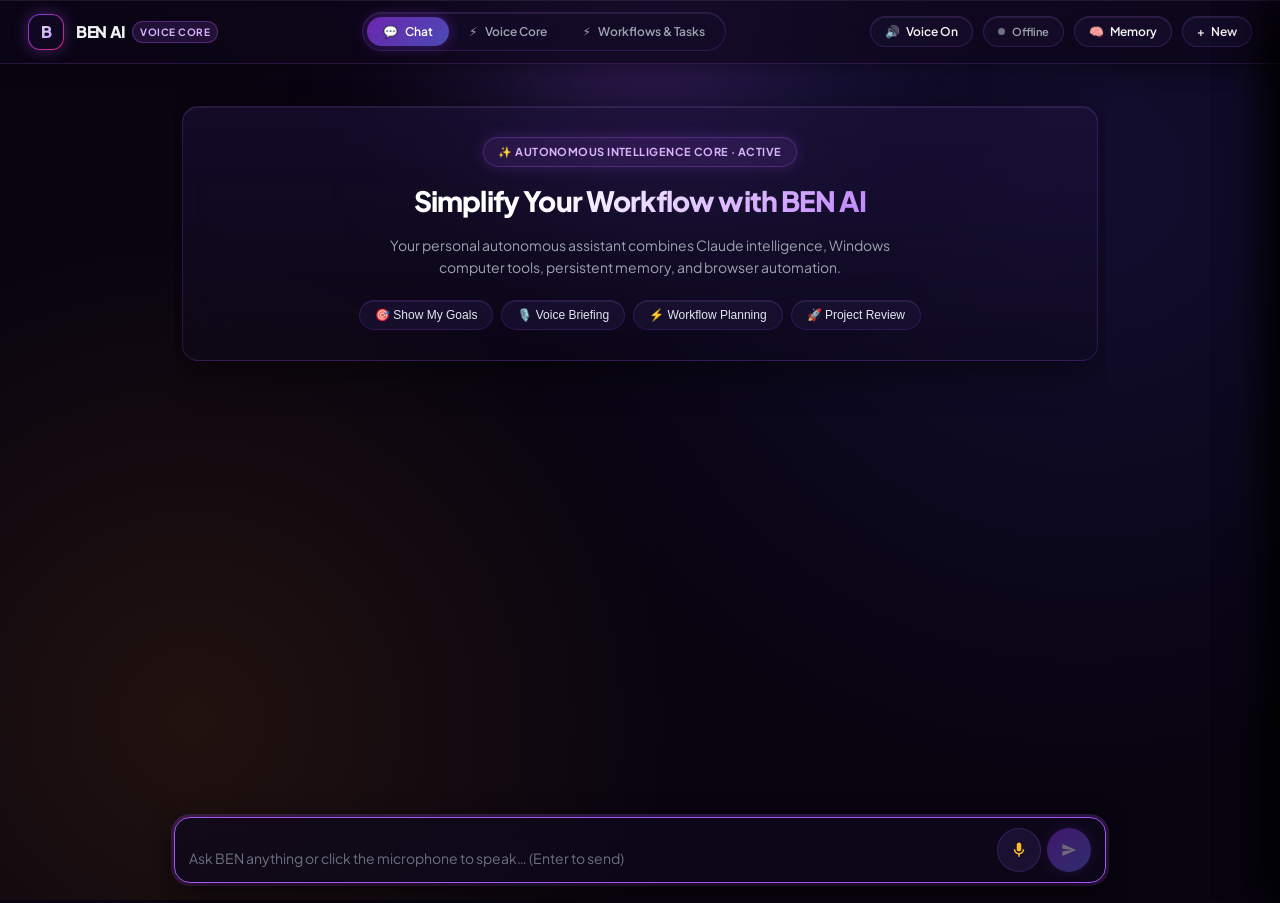
==== commit b1ff30c2: "feat: complete Claude API configuration handling and full mobile responsiveness" ====
--- a/ben/static/index.html
+++ b/ben/static/index.html
@@ -291,15 +291,19 @@
       position: relative;
       z-index: 1;
       flex: 1;
-      min-height: calc(100vh - 61px);
-      display: flex;
+      min-height: calc(var(--app-height, 100dvh) - 61px);
+      display: flex;
+      max-width: 100vw;
+      overflow-x: hidden;
     }
 
     .view-panel {
       display: none;
       width: 100%;
-      min-height: calc(100vh - 61px);
+      max-width: 100vw;
+      min-height: calc(var(--app-height, 100dvh) - 61px);
       flex-direction: column;
+      overflow-x: hidden;
     }
     .view-panel.active {
       display: flex;
@@ -315,8 +319,9 @@
       padding: 16px 24px 20px;
       display: flex;
       flex-direction: column;
-      height: calc(100vh - 61px);
-      min-height: 520px;
+      height: calc(var(--app-height, 100dvh) - 61px);
+      min-height: 0;
+      overflow-x: hidden;
     }
 
     #messages {
@@ -605,8 +610,10 @@
     }
 
     .mic-btn-input {
-      width: 36px;
-      height: 36px;
+      width: 44px;
+      height: 44px;
+      min-width: 44px;
+      min-height: 44px;
       border-radius: var(--radius-pill);
       background: rgba(30, 20, 58, 0.8);
       border: 1px solid var(--panel-border);
@@ -616,6 +623,7 @@
       align-items: center;
       justify-content: center;
       transition: var(--transition);
+      touch-action: manipulation;
     }
     .mic-btn-input:hover {
       background: rgba(245, 158, 11, 0.2);
@@ -630,8 +638,10 @@
     }
 
     .send-btn-input {
-      width: 36px;
-      height: 36px;
+      width: 44px;
+      height: 44px;
+      min-width: 44px;
+      min-height: 44px;
       border-radius: var(--radius-pill);
       background: linear-gradient(135deg, #9333ea, #6366f1);
       border: none;
@@ -642,6 +652,7 @@
       justify-content: center;
       transition: var(--transition);
       box-shadow: 0 0 14px rgba(147, 51, 234, 0.4);
+      touch-action: manipulation;
     }
     .send-btn-input:hover:not(:disabled) {
       transform: scale(1.05);
@@ -653,8 +664,10 @@
     }
 
     .stop-btn-input {
-      width: 36px;
-      height: 36px;
+      width: 44px;
+      height: 44px;
+      min-width: 44px;
+      min-height: 44px;
       border-radius: var(--radius-pill);
       background: rgba(244, 63, 94, 0.2);
       border: 1px solid var(--error);
@@ -663,6 +676,7 @@
       display: none;
       align-items: center;
       justify-content: center;
+      touch-action: manipulation;
     }
     .stop-btn-input.visible { display: flex; }
 
@@ -1183,17 +1197,321 @@
       to { opacity: 1; transform: translateY(0); }
     }
 
-    /* Responsive adjustments */
-    @media (max-width: 768px) {
-      #header { padding: 10px 16px; }
-      #view-chat { padding: 12px 14px 16px; }
-      .kanban-grid { grid-template-columns: 1fr; }
-      .hero-title { font-size: 22px; }
-      .canvas-wrapper { width: 300px; height: 300px; }
-      #jarvis-canvas { width: 300px; height: 300px; }
-    }
+    /* ── Mobile Sidebar & Header Elements ────────────────────────── */
+    .mobile-header-actions {
+      display: none;
+      align-items: center;
+      gap: 8px;
+    }
+
+    .mobile-menu-btn {
+      display: none;
+      align-items: center;
+      justify-content: center;
+      width: 44px;
+      height: 44px;
+      min-width: 44px;
+      min-height: 44px;
+      border-radius: var(--radius-md);
+      background: rgba(26, 17, 50, 0.7);
+      backdrop-filter: blur(10px);
+      -webkit-backdrop-filter: blur(10px);
+      border: 1px solid var(--panel-border);
+      color: var(--text-main);
+      cursor: pointer;
+      transition: var(--transition);
+      touch-action: manipulation;
+    }
+    .mobile-menu-btn:hover {
+      background: rgba(147, 51, 234, 0.25);
+      border-color: var(--accent-purple);
+      box-shadow: 0 0 12px var(--accent-glow);
+    }
+
+    .mobile-sidebar-backdrop {
+      position: fixed;
+      inset: 0;
+      background: rgba(0, 0, 0, 0.72);
+      backdrop-filter: blur(8px);
+      -webkit-backdrop-filter: blur(8px);
+      z-index: 299;
+      opacity: 0;
+      pointer-events: none;
+      transition: opacity 0.3s ease;
+    }
+    .mobile-sidebar-backdrop.open {
+      opacity: 1;
+      pointer-events: auto;
+    }
+
+    .mobile-sidebar {
+      position: fixed;
+      top: 0;
+      right: 0;
+      bottom: 0;
+      width: min(320px, 86vw);
+      background: rgba(14, 8, 30, 0.94);
+      backdrop-filter: blur(24px);
+      -webkit-backdrop-filter: blur(24px);
+      border-left: 1px solid var(--panel-border);
+      box-shadow: -10px 0 40px rgba(0, 0, 0, 0.8), var(--glass-specular);
+      z-index: 300;
+      display: flex;
+      flex-direction: column;
+      gap: 16px;
+      padding: 20px 18px;
+      transform: translateX(100%);
+      transition: transform 0.3s cubic-bezier(0.16, 1, 0.3, 1);
+      overflow-y: auto;
+    }
+    .mobile-sidebar.open {
+      transform: translateX(0);
+    }
+
+    .mobile-sidebar-header {
+      display: flex;
+      align-items: center;
+      justify-content: space-between;
+      padding-bottom: 14px;
+      border-bottom: 1px solid var(--panel-border);
+    }
+
+    .btn-close-sidebar {
+      width: 44px;
+      height: 44px;
+      min-width: 44px;
+      min-height: 44px;
+      border-radius: var(--radius-md);
+      background: rgba(255, 255, 255, 0.06);
+      border: 1px solid var(--panel-border);
+      color: var(--text-muted);
+      font-size: 16px;
+      cursor: pointer;
+      display: flex;
+      align-items: center;
+      justify-content: center;
+      transition: var(--transition);
+      touch-action: manipulation;
+    }
+    .btn-close-sidebar:hover {
+      background: rgba(244, 63, 94, 0.2);
+      border-color: var(--error);
+      color: #fff;
+    }
+
+    .mobile-sidebar-section {
+      display: flex;
+      flex-direction: column;
+      gap: 8px;
+    }
+    .mobile-section-label {
+      font-size: 10.5px;
+      font-weight: 700;
+      letter-spacing: 0.08em;
+      text-transform: uppercase;
+      color: var(--text-dim);
+      padding: 0 4px;
+    }
+
+    .mobile-nav-list, .mobile-actions-list {
+      display: flex;
+      flex-direction: column;
+      gap: 6px;
+    }
+
+    .mobile-nav-item, .mobile-action-btn {
+      width: 100%;
+      min-height: 44px;
+      padding: 10px 14px;
+      border-radius: var(--radius-md);
+      background: rgba(22, 13, 44, 0.65);
+      border: 1px solid var(--panel-border);
+      color: var(--text-muted);
+      font-family: inherit;
+      font-size: 13.5px;
+      font-weight: 600;
+      cursor: pointer;
+      display: flex;
+      align-items: center;
+      gap: 12px;
+      transition: var(--transition);
+      text-align: left;
+      touch-action: manipulation;
+    }
+    .mobile-nav-item:hover, .mobile-action-btn:hover {
+      background: rgba(147, 51, 234, 0.2);
+      border-color: var(--accent-purple);
+      color: var(--text-main);
+    }
+    .mobile-nav-item.active {
+      background: linear-gradient(135deg, rgba(147, 51, 234, 0.7) 0%, rgba(99, 102, 241, 0.7) 100%);
+      border-color: var(--accent-purple);
+      color: #fff;
+      box-shadow: 0 0 14px rgba(147, 51, 234, 0.4);
+    }
+
+    .mobile-sidebar-footer {
+      margin-top: auto;
+      padding-top: 14px;
+      border-top: 1px solid var(--panel-border);
+    }
+    .mobile-telemetry-box {
+      background: rgba(22, 13, 44, 0.4);
+      border: 1px solid var(--panel-border);
+      border-radius: var(--radius-sm);
+      padding: 10px 12px;
+      display: flex;
+      flex-direction: column;
+      gap: 6px;
+      font-size: 11px;
+    }
+    .mobile-telemetry-row {
+      display: flex;
+      justify-content: space-between;
+      align-items: center;
+    }
+    .telemetry-label {
+      color: var(--text-dim);
+    }
+    .telemetry-val {
+      color: var(--accent-gold);
+      font-family: var(--font-mono);
+      font-weight: 600;
+    }
+
+    /* ── Responsive Media Queries ───────────────────────────────── */
+    @media (max-width: 860px) {
+      #header {
+        padding: 10px 16px;
+        justify-content: space-between;
+      }
+      .nav-tabs {
+        display: none !important;
+      }
+      .header-actions {
+        display: none !important;
+      }
+      .mobile-header-actions {
+        display: flex;
+      }
+      .mobile-menu-btn {
+        display: flex;
+      }
+      #view-chat {
+        padding: 10px 12px 14px;
+        height: calc(var(--app-height, 100dvh) - 58px);
+      }
+      #messages {
+        padding: 10px 4px;
+        gap: 14px;
+      }
+      .hero-banner {
+        padding: 18px 14px;
+        margin: 4px 0 14px;
+        gap: 12px;
+      }
+      .hero-title {
+        font-size: clamp(20px, 5vw, 24px);
+        line-height: 1.3;
+      }
+      .hero-desc {
+        font-size: 13px;
+      }
+      .hero-chips {
+        gap: 6px;
+      }
+      .hero-chip {
+        padding: 7px 12px;
+        font-size: 11.5px;
+      }
+      .message-row {
+        gap: 10px;
+      }
+      .message-avatar {
+        width: 32px;
+        height: 32px;
+        font-size: 12px;
+        border-radius: 8px;
+      }
+      .bubble-container {
+        max-width: calc(100% - 42px);
+      }
+      .bubble-body {
+        padding: 11px 14px;
+        font-size: 13.5px;
+        line-height: 1.55;
+      }
+      .chat-input-bar {
+        padding: 8px 10px;
+        gap: 8px;
+        border-radius: 14px;
+      }
+      #chat-textarea {
+        font-size: 16px;
+        min-height: 28px;
+        max-height: 110px;
+      }
+      .canvas-wrapper {
+        width: min(300px, 80vw);
+        height: min(300px, 80vw);
+      }
+      #jarvis-canvas {
+        width: 100%;
+        height: 100%;
+      }
+      .hud-tag {
+        font-size: 9px;
+        padding: 2px 6px;
+      }
+      .hud-tag.top-left { top: 10px; left: 6px; }
+      .hud-tag.top-right { top: 10px; right: 6px; }
+      .hud-tag.bot-left { bottom: 10px; left: 6px; }
+      .hud-tag.bot-right { bottom: 10px; right: 6px; }
+      .memory-drawer {
+        width: 100vw;
+        max-width: 100vw;
+      }
+      .kanban-grid {
+        grid-template-columns: 1fr;
+      }
+    }
+
+    @media (max-width: 430px) {
+      #header {
+        padding: 8px 12px;
+      }
+      .brand-icon {
+        width: 32px;
+        height: 32px;
+      }
+      .brand-text h1 {
+        font-size: 14.5px;
+      }
+      .bubble-body {
+        padding: 10px 12px;
+        font-size: 13px;
+      }
+      .bubble-container {
+        max-width: calc(100% - 38px);
+      }
+    }
+
+    @media (max-width: 360px) {
+      .brand-text h1 span {
+        display: none;
+      }
+      .mobile-status-pill {
+        padding: 5px 8px;
+        font-size: 10px;
+      }
+      .canvas-wrapper {
+        width: 250px;
+        height: 250px;
+      }
+    }
+
     @media (max-height: 640px) {
-      #view-chat { height: auto; min-height: calc(100vh - 61px); }
+      #view-chat { height: auto; min-height: calc(var(--app-height, 100dvh) - 61px); }
       #messages { overflow-y: visible; }
       .chat-input-bar { position: sticky; bottom: 8px; }
     }
@@ -1213,8 +1531,8 @@
       </div>
     </div>
 
-    <!-- Central View Navigation Tabs -->
-    <nav class="nav-tabs">
+    <!-- Central View Navigation Tabs (Desktop) -->
+    <nav class="nav-tabs" id="desktop-nav-tabs">
       <button class="nav-tab active" data-view="chat">
         <span>💬</span> Chat
       </button>
@@ -1226,8 +1544,8 @@
       </button>
     </nav>
 
-    <!-- Header Actions -->
-    <div class="header-actions">
+    <!-- Header Actions (Desktop) -->
+    <div class="header-actions" id="desktop-header-actions">
       <!-- Voice Audio Toggle -->
       <button class="btn-action" id="tts-toggle-btn" title="Toggle Voice Output">
         <span id="tts-icon">🔊</span>
@@ -1250,7 +1568,87 @@
         <span>+</span> New
       </button>
     </div>
+
+    <!-- Mobile Header Controls (Visible on <= 860px) -->
+    <div class="mobile-header-actions" id="mobile-header-actions">
+      <div class="pill-badge mobile-status-pill" id="mobile-status-badge">
+        <span class="status-dot" id="mobile-status-dot"></span>
+        <span id="mobile-status-text">Online</span>
+      </div>
+      <button class="mobile-menu-btn" id="mobile-menu-btn" aria-label="Toggle navigation menu" title="Open Menu">
+        <svg width="22" height="22" viewBox="0 0 24 24" fill="none" stroke="currentColor" stroke-width="2" stroke-linecap="round" stroke-linejoin="round">
+          <line x1="3" y1="6" x2="21" y2="6"></line>
+          <line x1="3" y1="12" x2="21" y2="12"></line>
+          <line x1="3" y1="18" x2="21" y2="18"></line>
+        </svg>
+      </button>
+    </div>
   </header>
+
+  <!-- ── Mobile Collapsible Navigation Sidebar & Backdrop ─────── -->
+  <div id="mobile-sidebar-backdrop" class="mobile-sidebar-backdrop" aria-hidden="true"></div>
+  <aside id="mobile-sidebar" class="mobile-sidebar" aria-label="Mobile Navigation">
+    <div class="mobile-sidebar-header">
+      <div class="brand">
+        <div class="brand-icon">
+          <span>B</span>
+        </div>
+        <div class="brand-text">
+          <h1>BEN AI <span>Core</span></h1>
+        </div>
+      </div>
+      <button class="btn-close-sidebar" id="close-mobile-sidebar-btn" aria-label="Close menu">✕</button>
+    </div>
+
+    <div class="mobile-sidebar-section">
+      <div class="mobile-section-label">Navigation</div>
+      <nav class="mobile-nav-list">
+        <button class="mobile-nav-item active" data-view="chat">
+          <span class="mobile-nav-icon">💬</span>
+          <span class="mobile-nav-text">Chat Interface</span>
+        </button>
+        <button class="mobile-nav-item" data-view="jarvis">
+          <span class="mobile-nav-icon">⚡</span>
+          <span class="mobile-nav-text">Voice Core HUD</span>
+        </button>
+        <button class="mobile-nav-item" data-view="workflows">
+          <span class="mobile-nav-icon">📋</span>
+          <span class="mobile-nav-text">Workflows & Tasks</span>
+        </button>
+      </nav>
+    </div>
+
+    <div class="mobile-sidebar-section">
+      <div class="mobile-section-label">Actions</div>
+      <div class="mobile-actions-list">
+        <button class="mobile-action-btn" id="mobile-tts-btn">
+          <span id="mobile-tts-icon">🔊</span>
+          <span id="mobile-tts-label">Voice On</span>
+        </button>
+        <button class="mobile-action-btn" id="mobile-memory-btn">
+          <span>🧠</span>
+          <span>Memory Drawer</span>
+        </button>
+        <button class="mobile-action-btn" id="mobile-new-chat-btn">
+          <span>+</span>
+          <span>New Chat</span>
+        </button>
+      </div>
+    </div>
+
+    <div class="mobile-sidebar-footer">
+      <div class="mobile-telemetry-box">
+        <div class="mobile-telemetry-row">
+          <span class="telemetry-label">Status:</span>
+          <span class="telemetry-val" id="mobile-footer-status">Online</span>
+        </div>
+        <div class="mobile-telemetry-row">
+          <span class="telemetry-label">Engine:</span>
+          <span class="telemetry-val" id="mobile-footer-model">BEN Claude Core</span>
+        </div>
+      </div>
+    </div>
+  </aside>
 
   <!-- ── App View Container ─────────────────────────────────── -->
   <main id="app-container">
@@ -1915,42 +2313,102 @@
     }, 90);
 
     // ── Navigation & View Switching ──────────────────────────────────
-    document.querySelectorAll('.nav-tab').forEach(tab => {
+    function switchView(viewName) {
+      document.querySelectorAll('.nav-tab, .mobile-nav-item').forEach(tab => {
+        if (tab.dataset.view === viewName) {
+          tab.classList.add('active');
+        } else {
+          tab.classList.remove('active');
+        }
+      });
+      document.querySelectorAll('.view-panel').forEach(p => p.classList.remove('active'));
+
+      const viewId = `view-${viewName}`;
+      const targetView = document.getElementById(viewId);
+      if (targetView) targetView.classList.add('active');
+    }
+
+    document.querySelectorAll('.nav-tab, .mobile-nav-item').forEach(tab => {
       tab.addEventListener('click', () => {
-        document.querySelectorAll('.nav-tab').forEach(t => t.classList.remove('active'));
-        document.querySelectorAll('.view-panel').forEach(p => p.classList.remove('active'));
-
-        tab.classList.add('active');
-        const viewId = `view-${tab.dataset.view}`;
-        const targetView = document.getElementById(viewId);
-        if (targetView) targetView.classList.add('active');
+        switchView(tab.dataset.view);
+        closeMobileSidebar();
       });
     });
 
     document.getElementById('brand-home').addEventListener('click', () => {
-      document.querySelector('[data-view="chat"]').click();
+      switchView('chat');
     });
+
+    // ── Mobile Sidebar Controls ──────────────────────────────────────
+    const mobileSidebar = document.getElementById('mobile-sidebar');
+    const mobileBackdrop = document.getElementById('mobile-sidebar-backdrop');
+    const mobileMenuBtn = document.getElementById('mobile-menu-btn');
+    const closeMobileSidebarBtn = document.getElementById('close-mobile-sidebar-btn');
+
+    function openMobileSidebar() {
+      if (mobileSidebar && mobileBackdrop) {
+        mobileSidebar.classList.add('open');
+        mobileBackdrop.classList.add('open');
+      }
+    }
+
+    function closeMobileSidebar() {
+      if (mobileSidebar && mobileBackdrop) {
+        mobileSidebar.classList.remove('open');
+        mobileBackdrop.classList.remove('open');
+      }
+    }
+
+    if (mobileMenuBtn) mobileMenuBtn.addEventListener('click', openMobileSidebar);
+    if (closeMobileSidebarBtn) closeMobileSidebarBtn.addEventListener('click', closeMobileSidebar);
+    if (mobileBackdrop) mobileBackdrop.addEventListener('click', closeMobileSidebar);
+
+    // Dynamic mobile viewport height handler
+    function updateAppHeight() {
+      const height = window.visualViewport ? window.visualViewport.height : window.innerHeight;
+      document.documentElement.style.setProperty('--app-height', `${height}px`);
+    }
+    window.addEventListener('resize', updateAppHeight);
+    window.addEventListener('orientationchange', updateAppHeight);
+    if (window.visualViewport) {
+      window.visualViewport.addEventListener('resize', updateAppHeight);
+      window.visualViewport.addEventListener('scroll', updateAppHeight);
+    }
+    updateAppHeight();
 
     // ── Core Engine & Anthropic Status Check ─────────────────────────
     async function checkStatus() {
+      const dot = document.getElementById('status-dot');
+      const text = document.getElementById('status-text');
+      const mDot = document.getElementById('mobile-status-dot');
+      const mText = document.getElementById('mobile-status-text');
+      const mFootStatus = document.getElementById('mobile-footer-status');
+      const mFootModel = document.getElementById('mobile-footer-model');
+
       try {
         const res = await fetch(API.STATUS);
         if (!res.ok) throw new Error('Offline');
         const data = await res.json();
         sessionId = data.session_id;
 
-        const dot = document.getElementById('status-dot');
-        const text = document.getElementById('status-text');
-        if (data.status === 'online') {
-          dot.className = 'status-dot online';
-          text.textContent = `Online (${data.model})`;
-        } else {
-          dot.className = 'status-dot';
-          text.textContent = 'Unconfigured';
-        }
+        const isOnline = data.status === 'online';
+        const dotClass = isOnline ? 'status-dot online' : 'status-dot';
+        const statusLabel = isOnline ? `Online (${data.model})` : 'Unconfigured';
+        const compactLabel = isOnline ? 'Online' : 'Offline';
+
+        if (dot) dot.className = dotClass;
+        if (text) text.textContent = statusLabel;
+        if (mDot) mDot.className = dotClass;
+        if (mText) mText.textContent = compactLabel;
+        if (mFootStatus) mFootStatus.textContent = compactLabel;
+        if (mFootModel) mFootModel.textContent = data.model || 'BEN AI';
       } catch {
-        document.getElementById('status-dot').className = 'status-dot';
-        document.getElementById('status-text').textContent = 'Offline';
+        if (dot) dot.className = 'status-dot';
+        if (text) text.textContent = 'Offline';
+        if (mDot) mDot.className = 'status-dot';
+        if (mText) mText.textContent = 'Offline';
+        if (mFootStatus) mFootStatus.textContent = 'Offline';
+        if (mFootModel) mFootModel.textContent = 'Offline';
       }
     }
 
@@ -2209,20 +2667,49 @@
     });
 
     // ── Voice & Audio Controls ──────────────────────────────────────
-    document.getElementById('tts-toggle-btn').addEventListener('click', () => {
-      ttsEnabled = !ttsEnabled;
+    function updateTtsUi() {
       const icon = document.getElementById('tts-icon');
       const label = document.getElementById('tts-label');
+      const mIcon = document.getElementById('mobile-tts-icon');
+      const mLabel = document.getElementById('mobile-tts-label');
+
+      const iconText = ttsEnabled ? '🔊' : '🔇';
+      const labelText = ttsEnabled ? 'Voice On' : 'Voice Muted';
+
+      if (icon) icon.textContent = iconText;
+      if (label) label.textContent = labelText;
+      if (mIcon) mIcon.textContent = iconText;
+      if (mLabel) mLabel.textContent = labelText;
+    }
+
+    function toggleTts() {
+      ttsEnabled = !ttsEnabled;
+      updateTtsUi();
       if (ttsEnabled) {
-        icon.textContent = '🔊';
-        label.textContent = 'Voice On';
         showToast('Voice synthesis enabled.', 'success');
       } else {
-        icon.textContent = '🔇';
-        label.textContent = 'Voice Muted';
         if (window.speechSynthesis) window.speechSynthesis.cancel();
         showToast('Voice output muted.', '');
       }
+    }
+
+    document.getElementById('tts-toggle-btn').addEventListener('click', toggleTts);
+    const mVoiceBtn = document.getElementById('mobile-tts-btn');
+    if (mVoiceBtn) mVoiceBtn.addEventListener('click', () => {
+      toggleTts();
+      closeMobileSidebar();
+    });
+
+    const mMemBtn = document.getElementById('mobile-memory-btn');
+    if (mMemBtn) mMemBtn.addEventListener('click', () => {
+      closeMobileSidebar();
+      openMemoryDrawer();
+    });
+
+    const mNewBtn = document.getElementById('mobile-new-chat-btn');
+    if (mNewBtn) mNewBtn.addEventListener('click', () => {
+      closeMobileSidebar();
+      document.getElementById('new-chat-btn').click();
     });
 
     // Mic Button in Chat Bar
